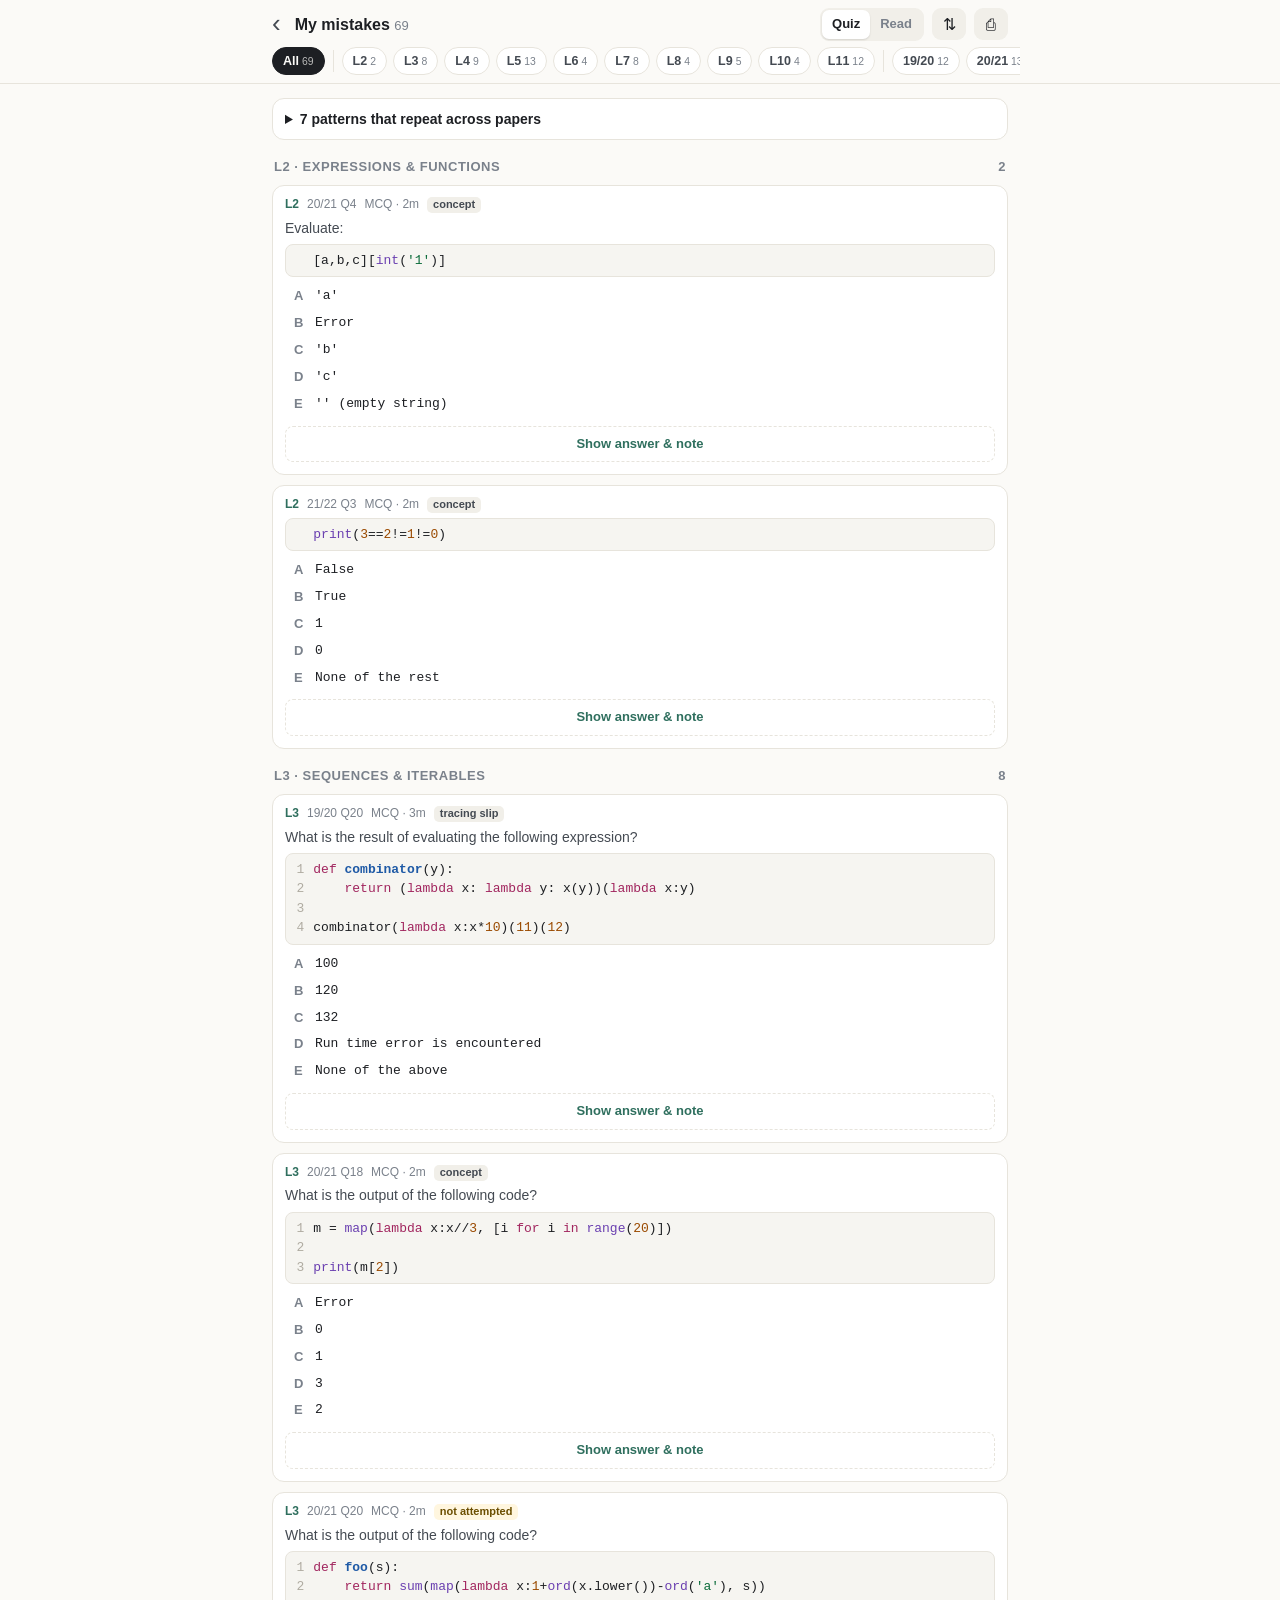
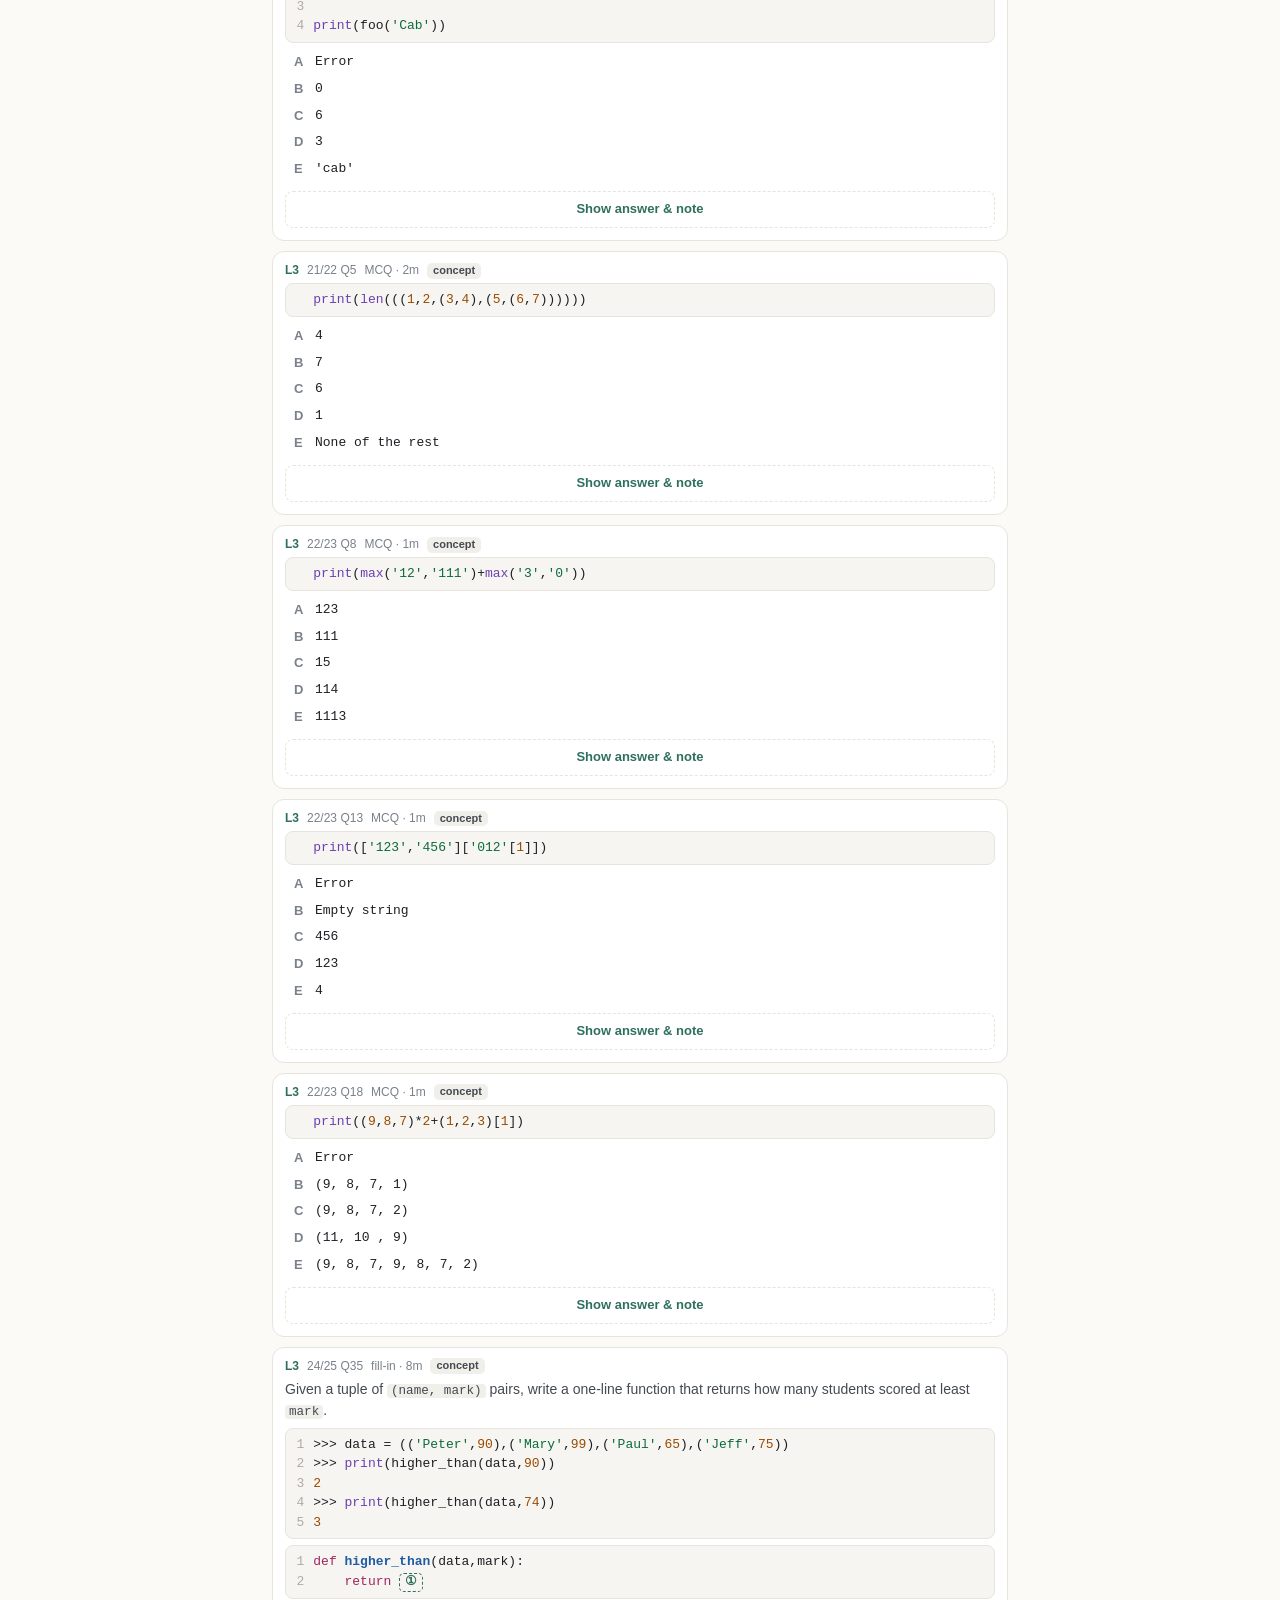
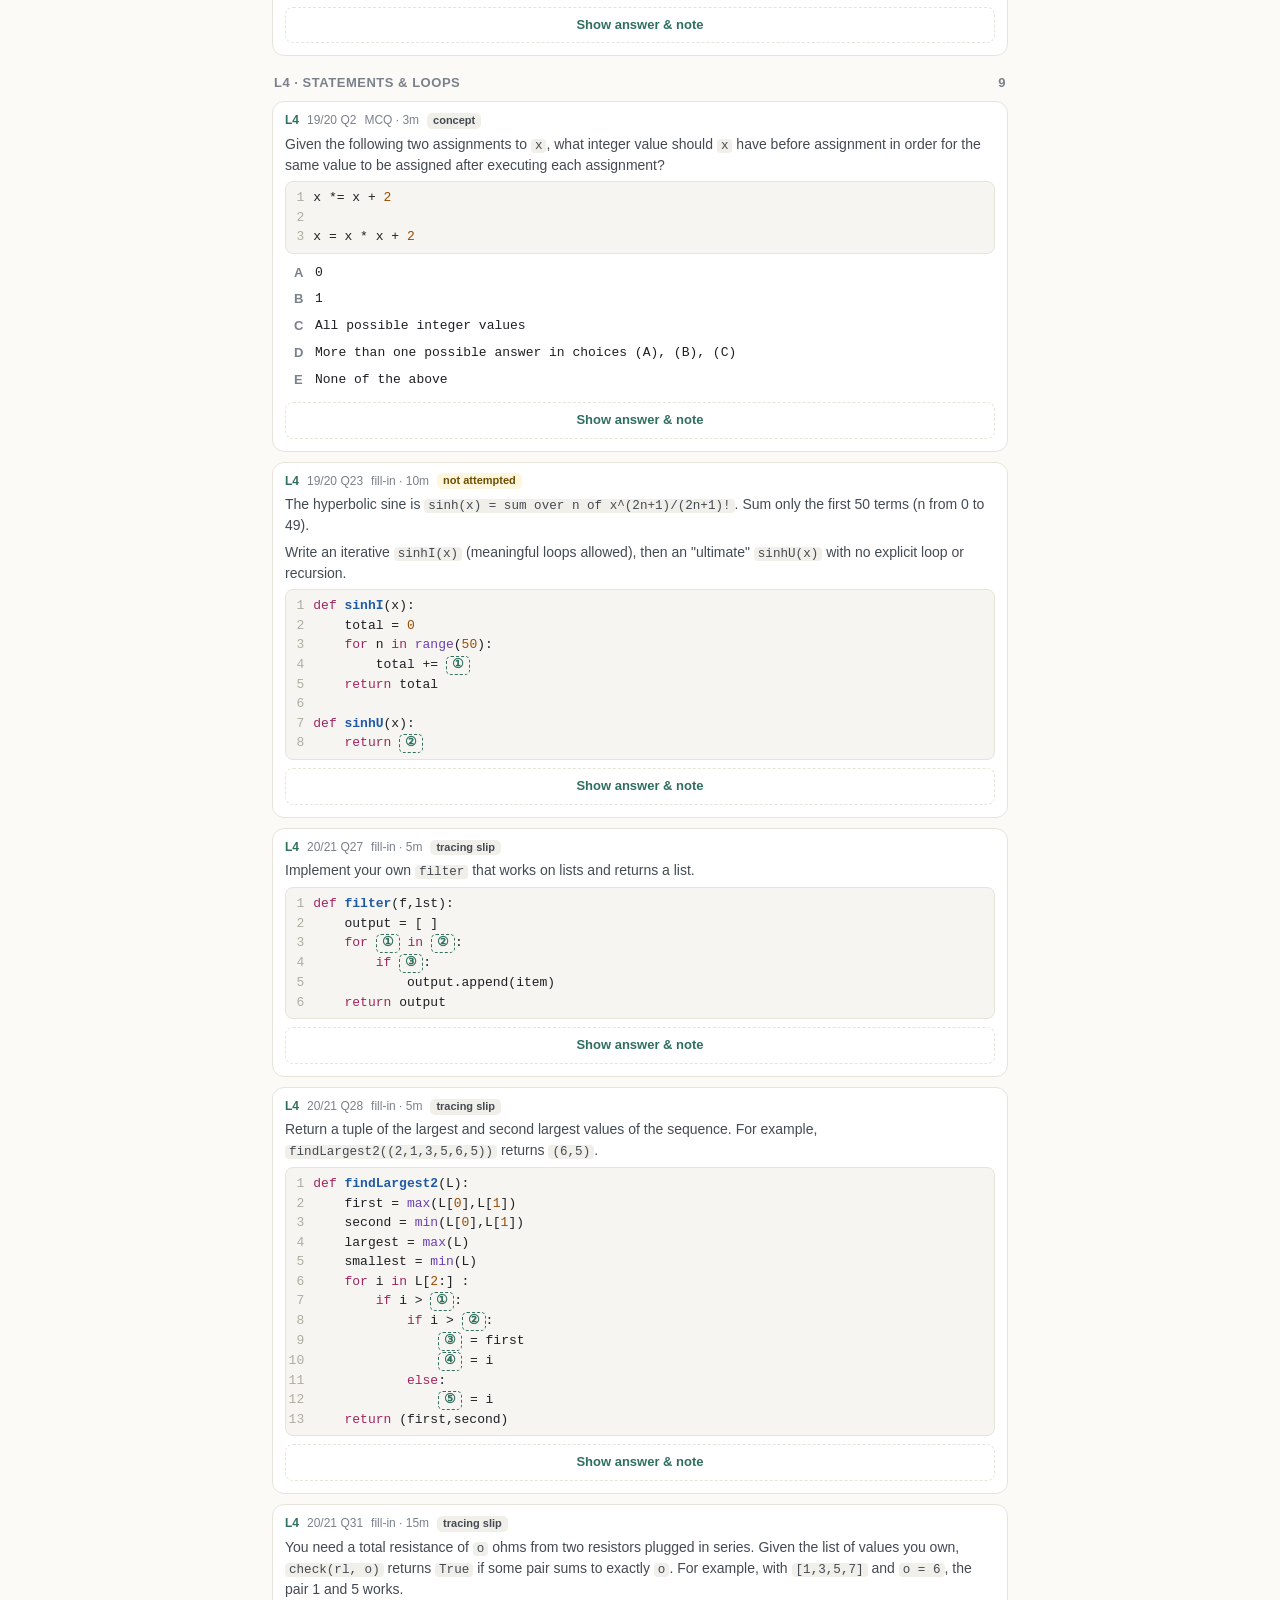
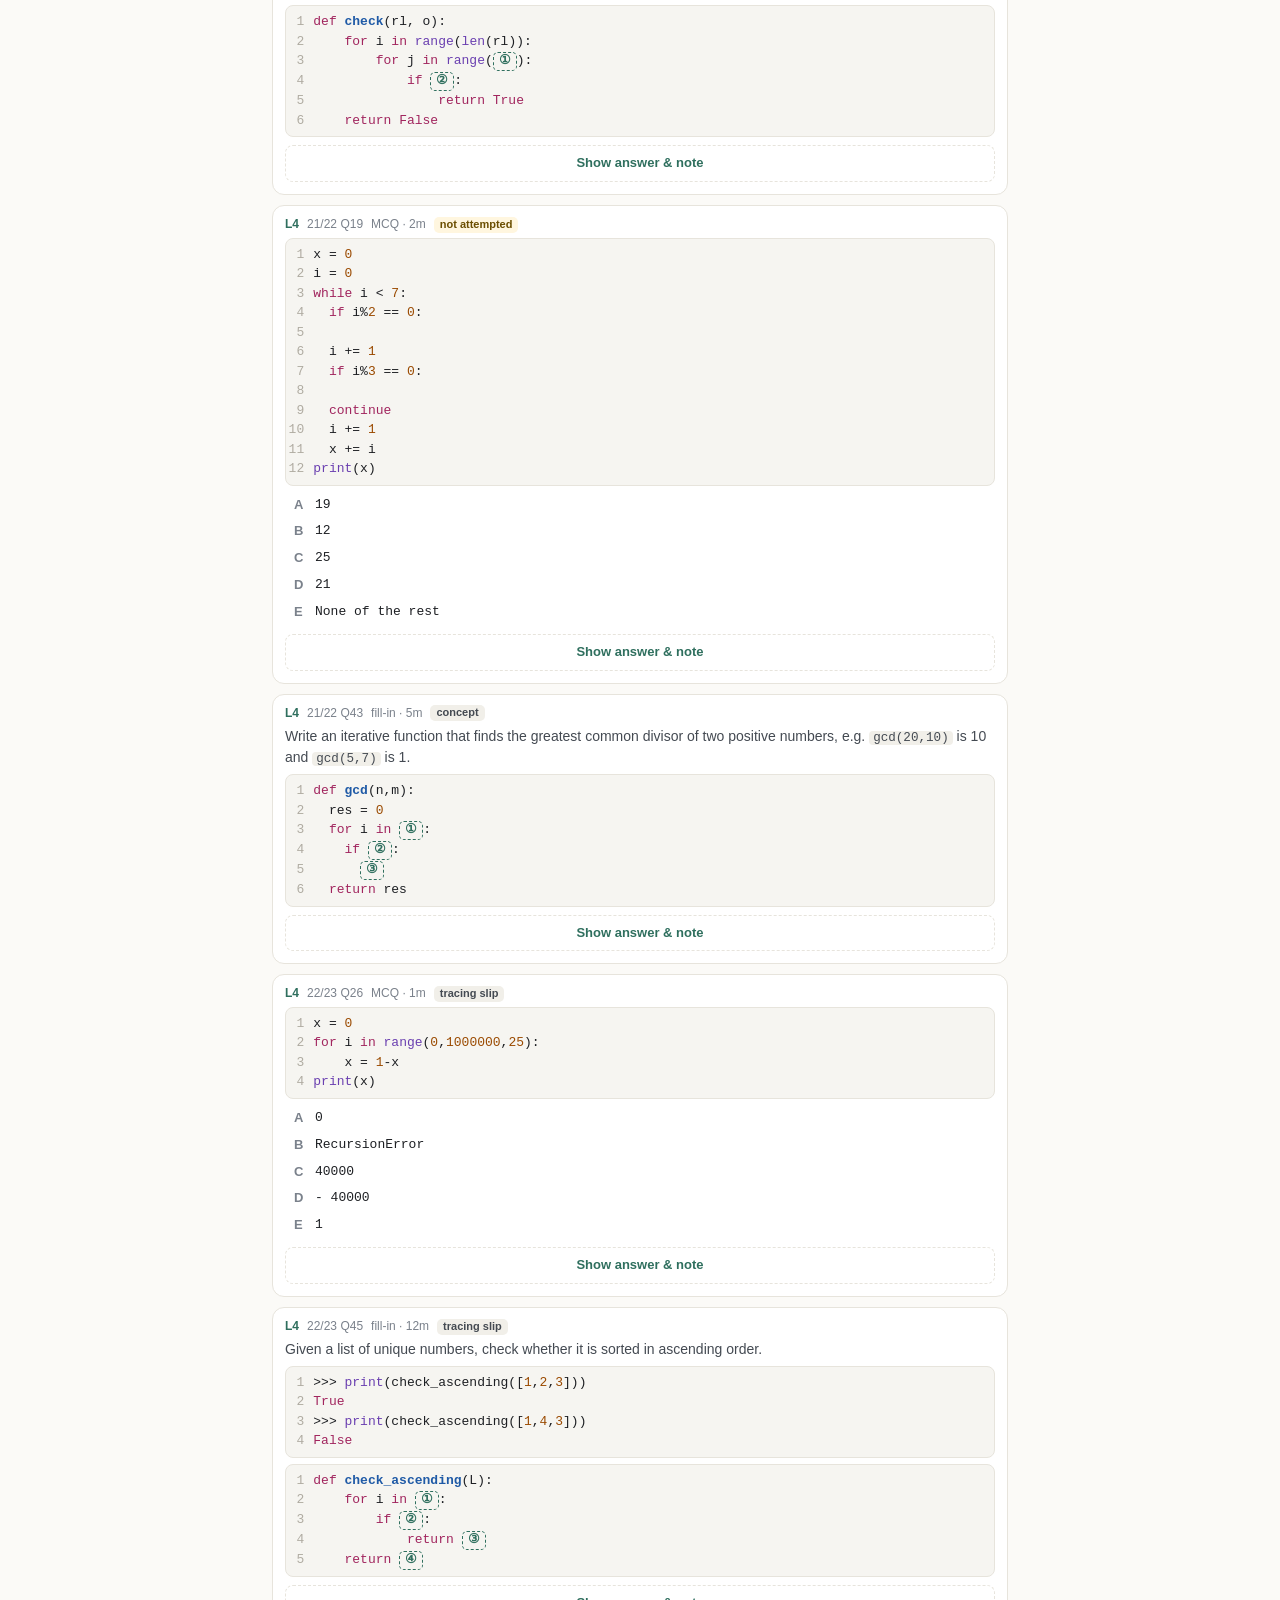
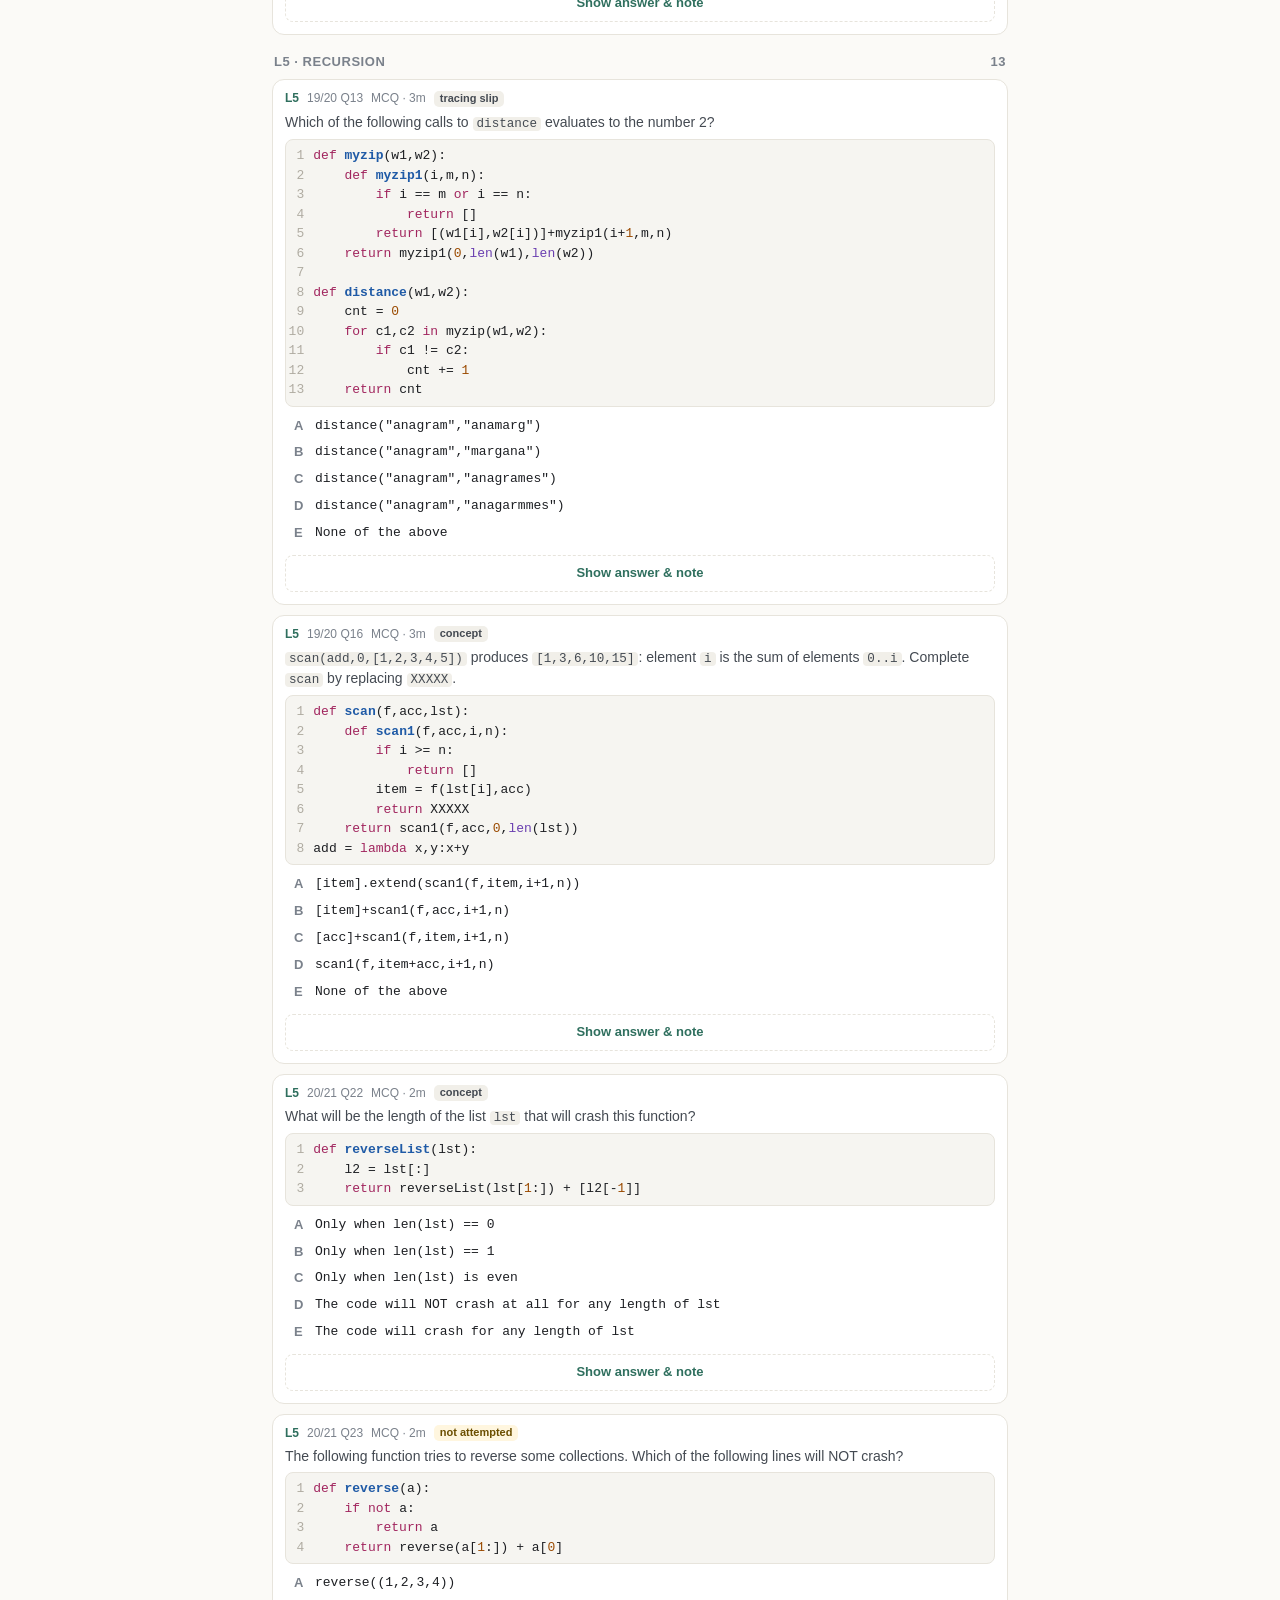
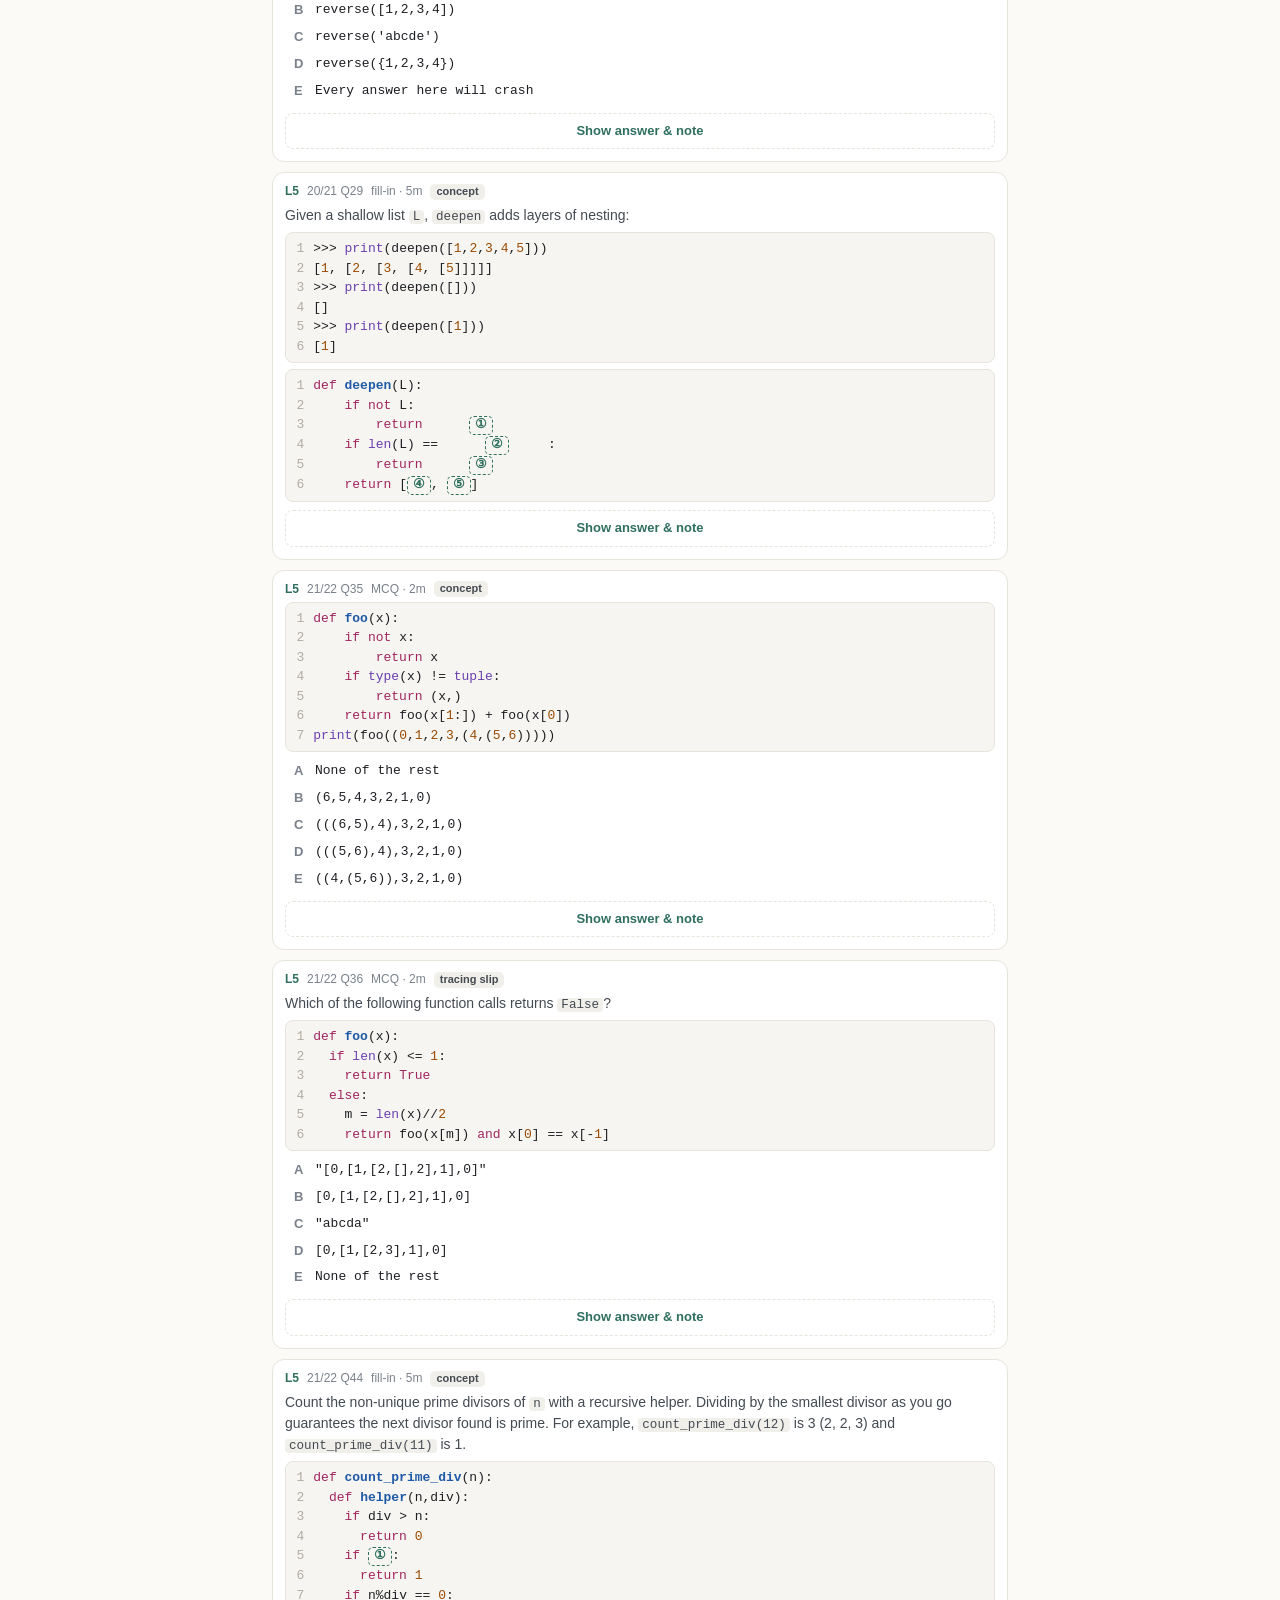
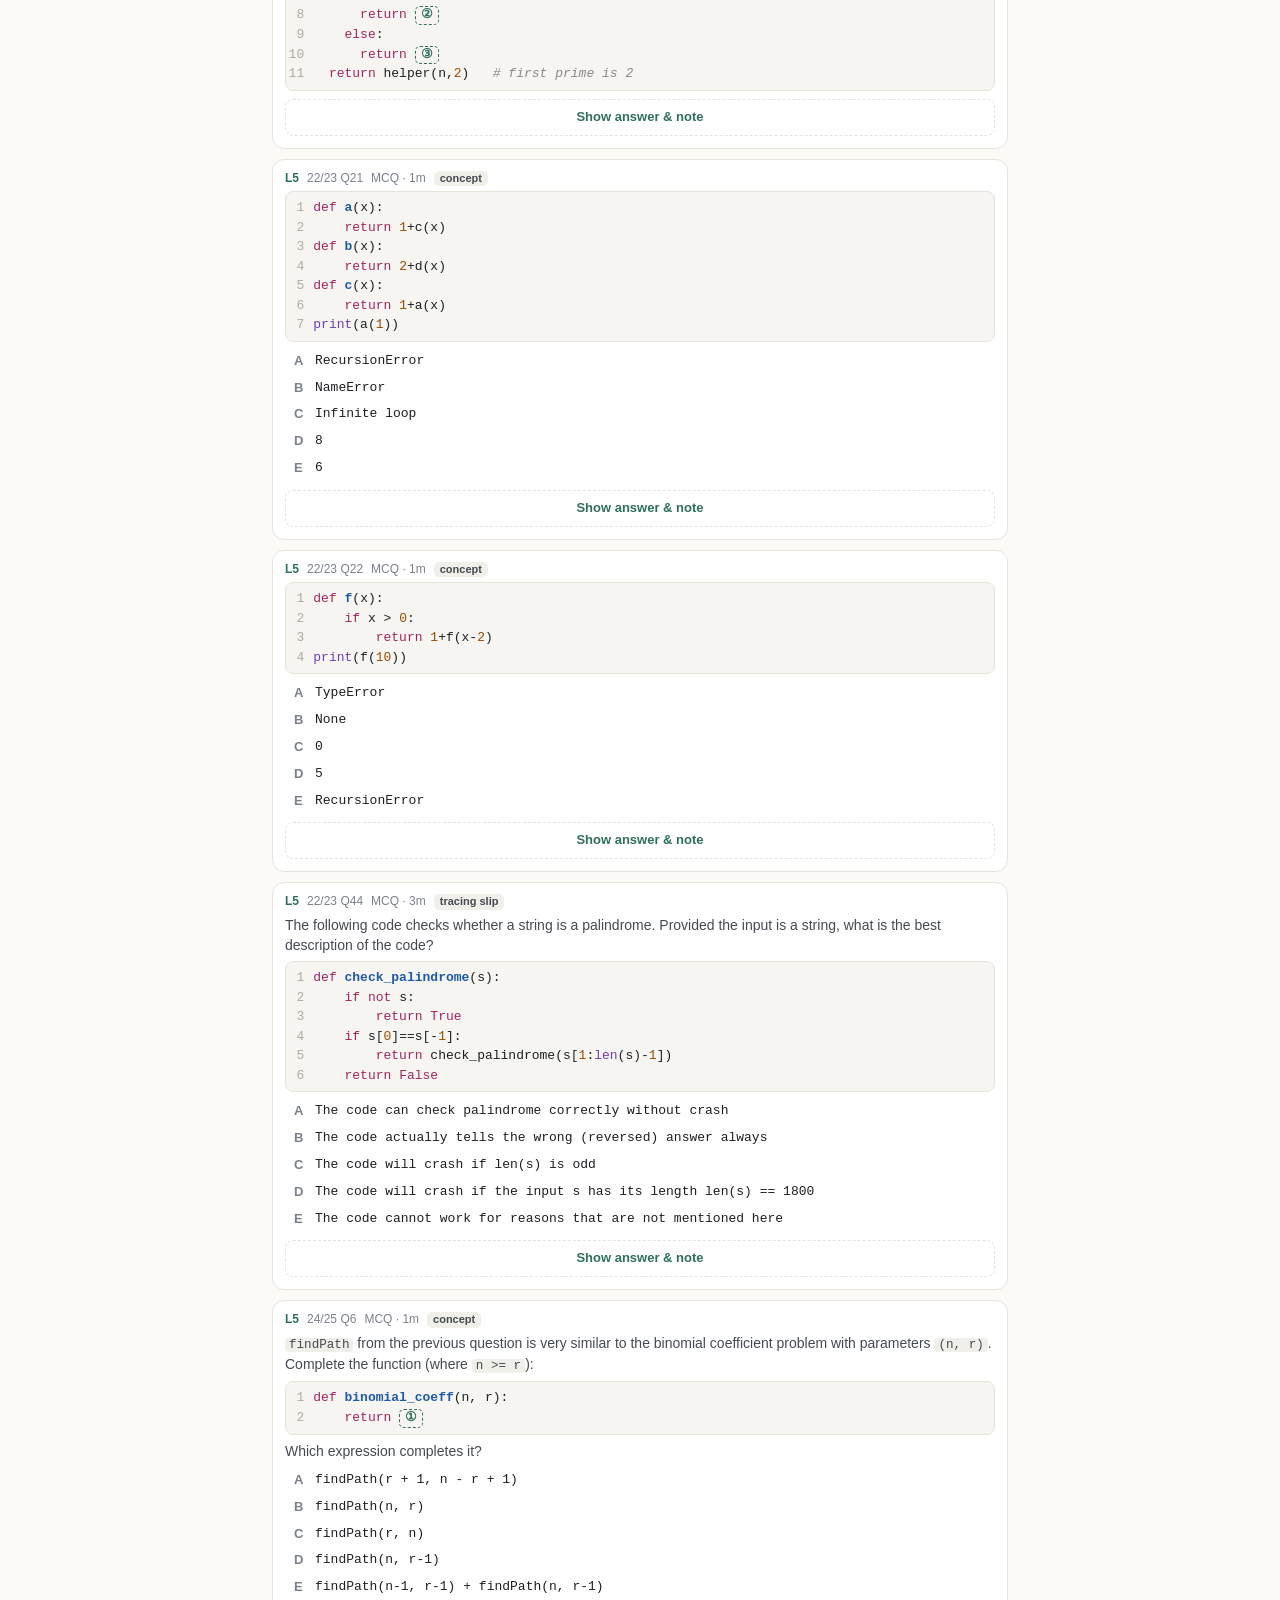
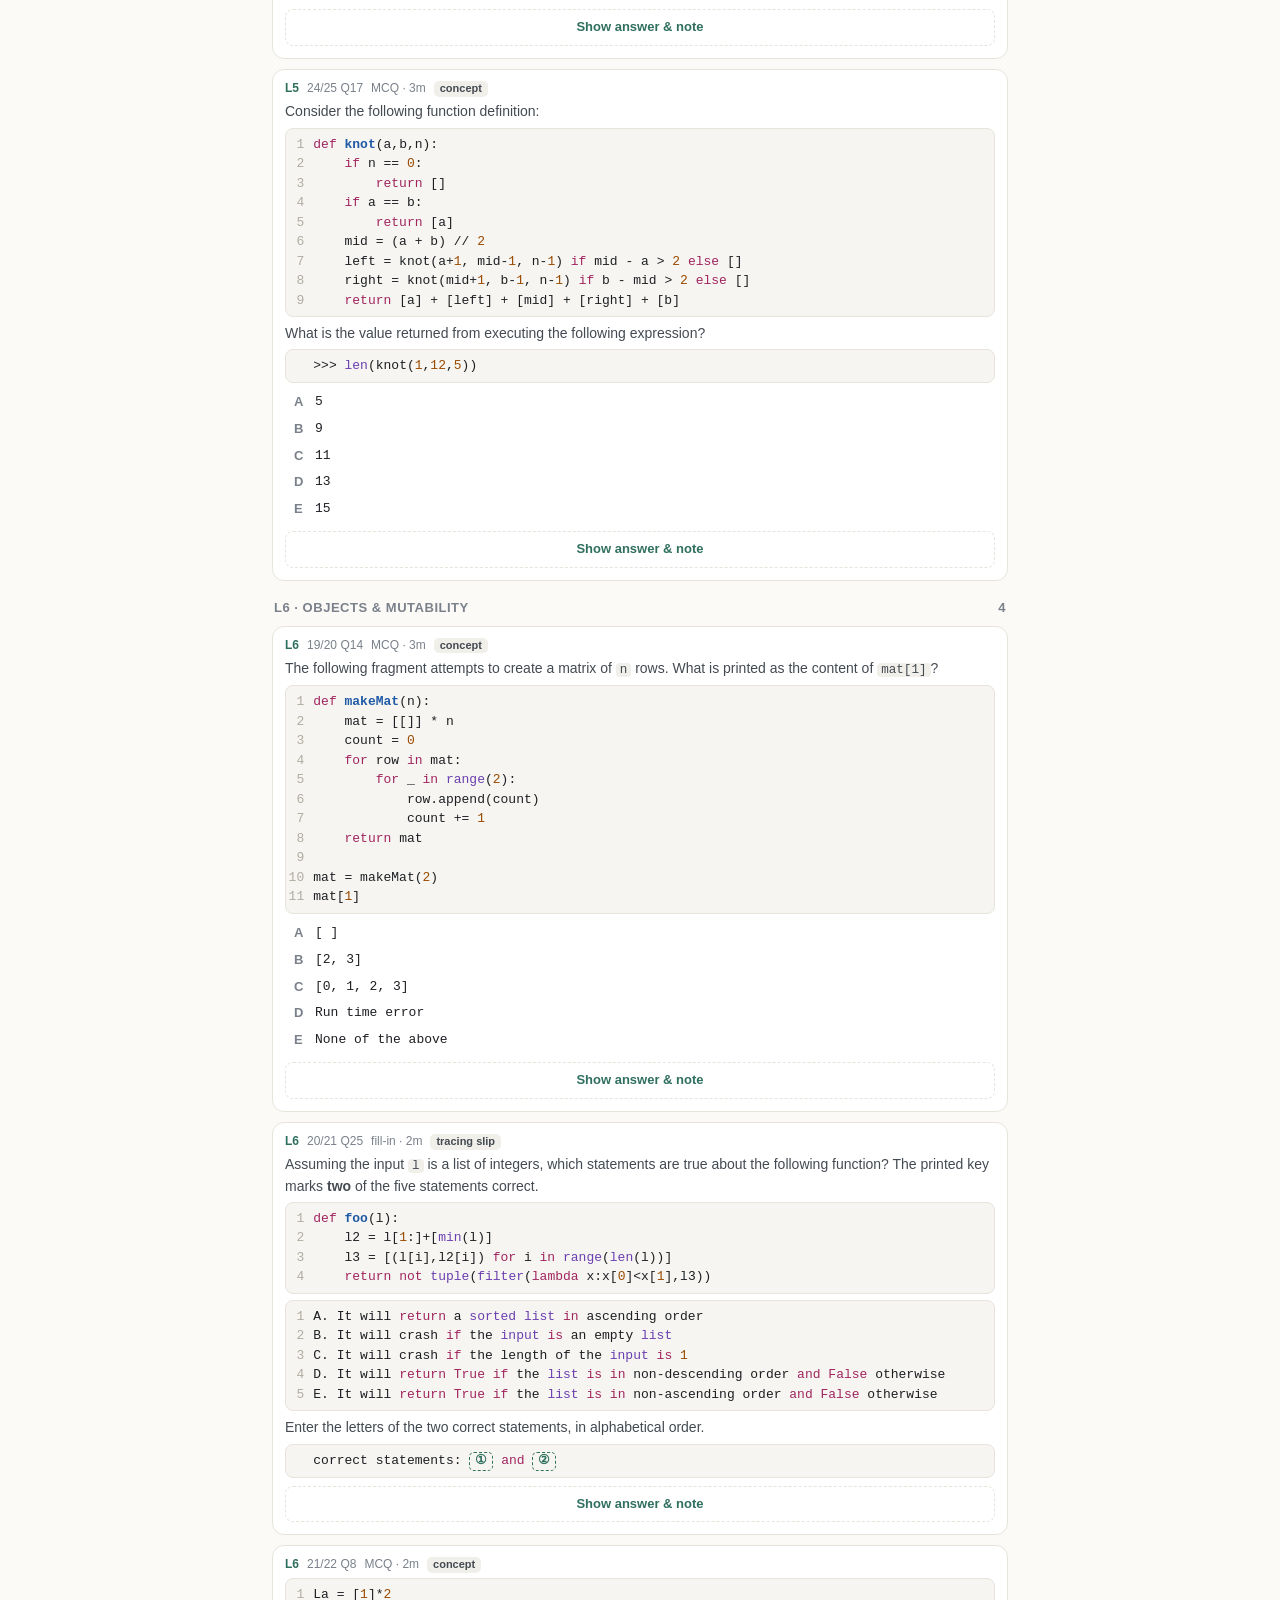
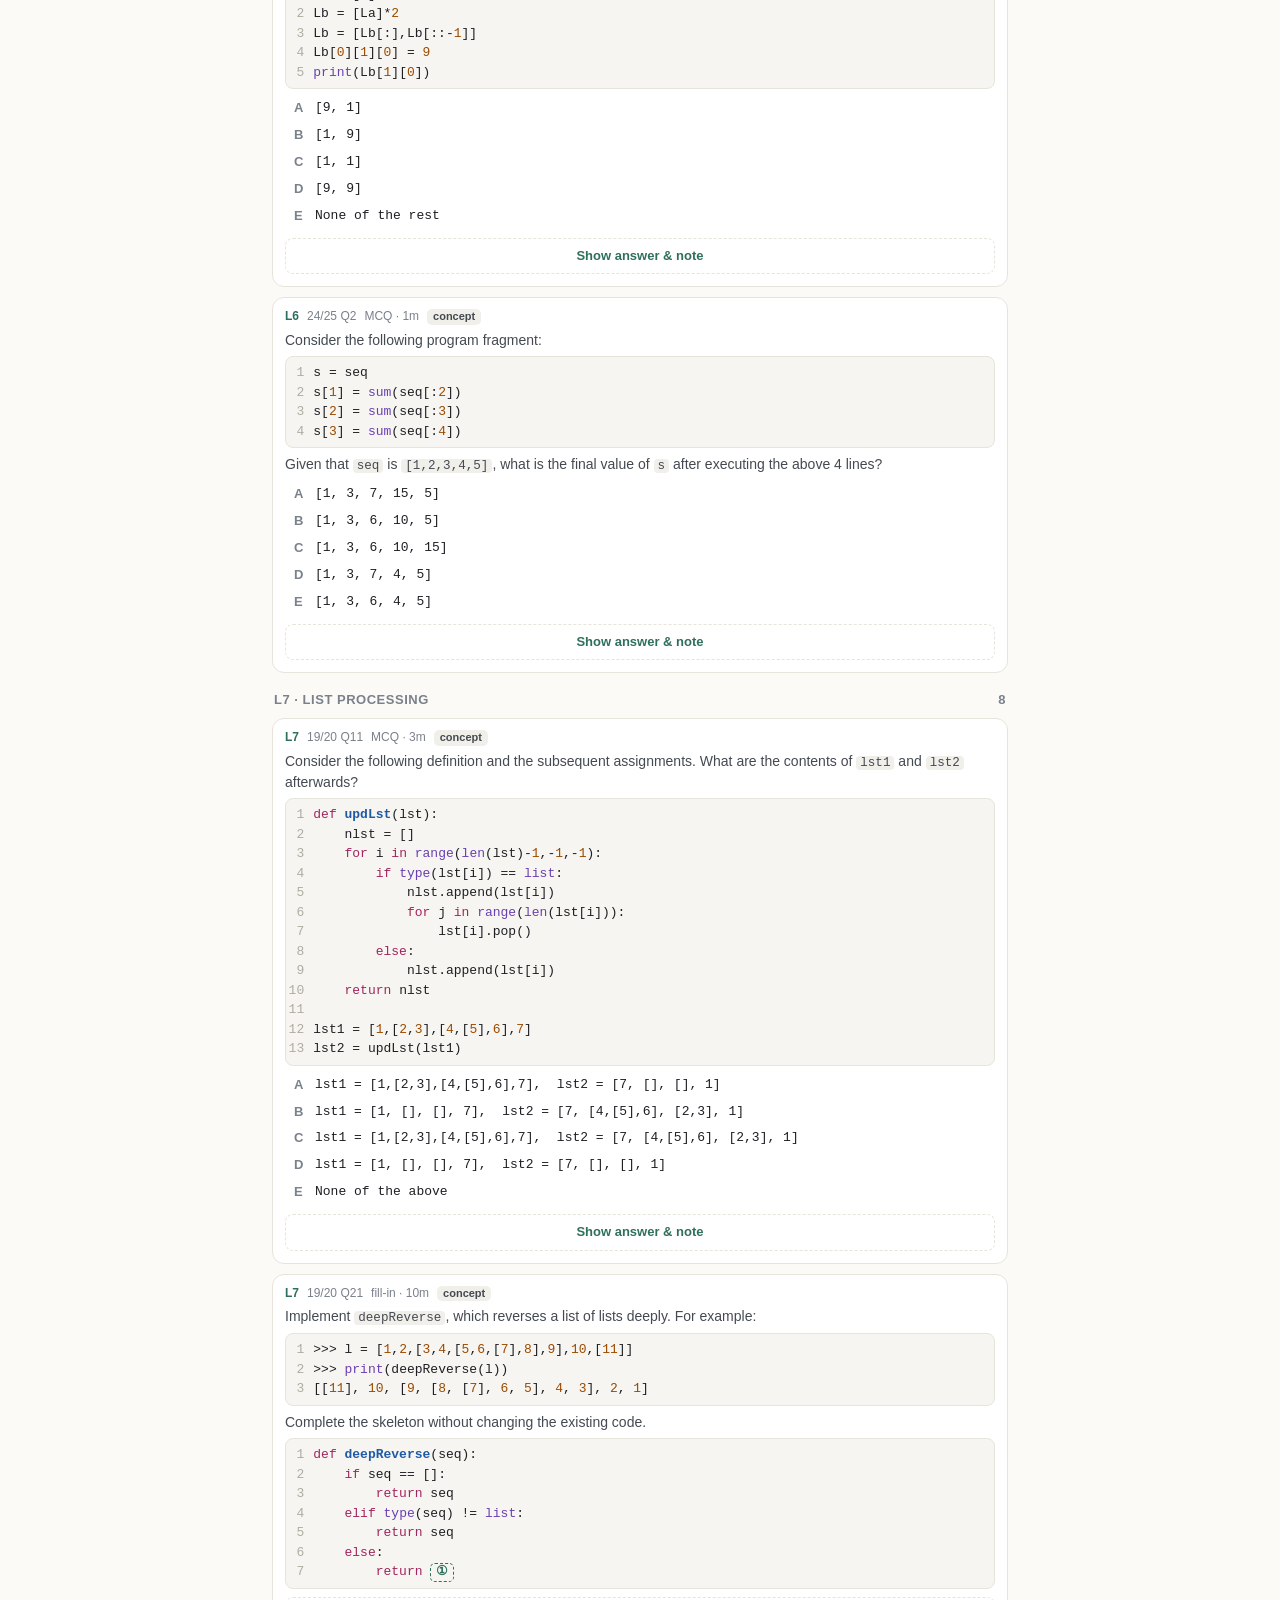
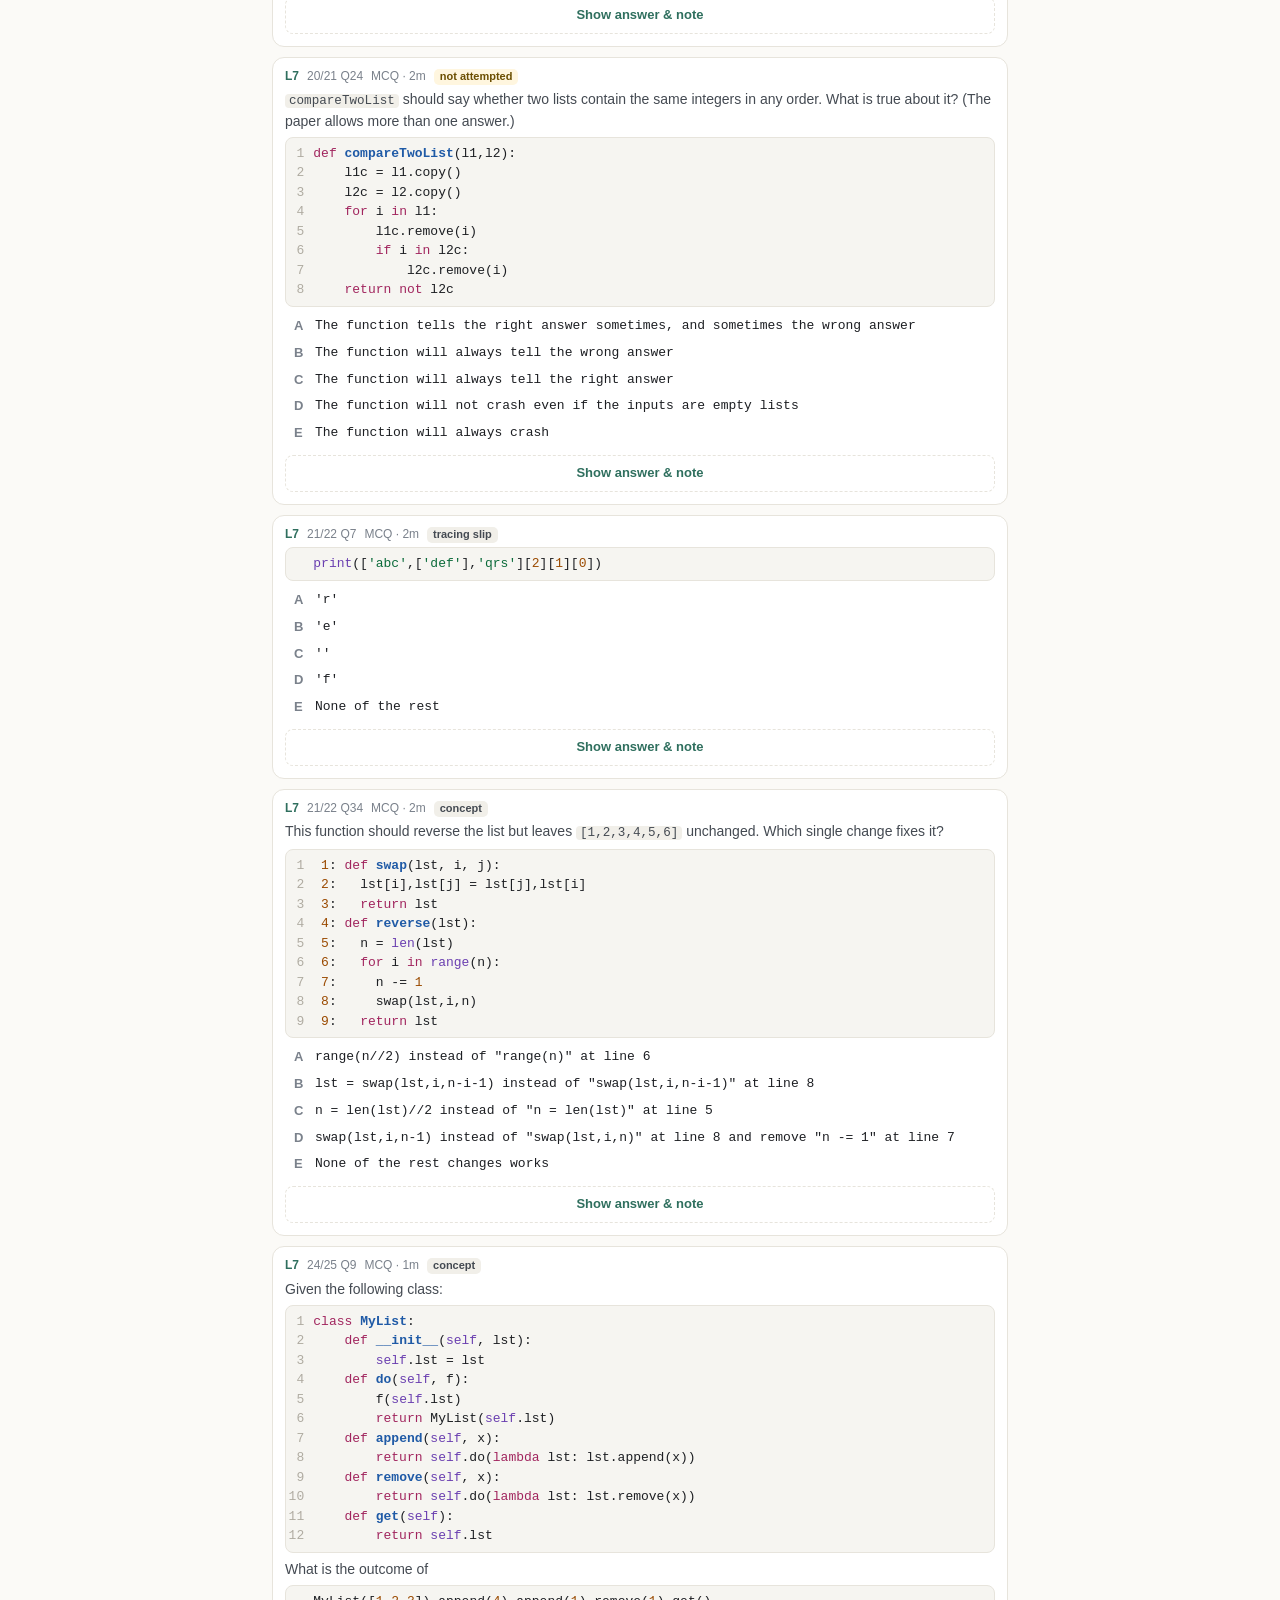
==== examplify_20to23mids-main/mistakes/index.html @ 292f6372 "Rebuild the mistakes log as a compact study page with a PDF - data/mistakes.js now covers the 2019/2" ====
<!DOCTYPE html>
<html lang="en">
<head>
<meta charset="utf-8">
<meta name="viewport" content="width=device-width, initial-scale=1, viewport-fit=cover">
<meta name="theme-color" content="#fbfaf7" media="(prefers-color-scheme: light)">
<meta name="theme-color" content="#17171a" media="(prefers-color-scheme: dark)">
<title>CS1010E — My mistakes</title>
<link rel="stylesheet" href="mistakes.css">
</head>
<body>
<header class="bar">
  <div class="bar-in">
    <a class="back" href="examplify.html" aria-label="Back to Examplify">&#8249;</a>
    <div class="bar-title">My mistakes <span id="count"></span></div>
    <div class="seg" role="group" aria-label="Mode">
      <button type="button" data-mode="quiz">Quiz</button>
      <button type="button" data-mode="read">Read</button>
    </div>
    <button type="button" class="icon" id="shuffle" aria-label="Shuffle" title="Shuffle (mix lectures)">&#8645;</button>
    <button type="button" class="icon" id="print" aria-label="Print or save as PDF" title="Print / save as PDF">&#9113;</button>
  </div>
  <div class="filters" id="filters"></div>
</header>

<main class="wrap">
  <section class="print-head">
    <h1>CS1010E — my final-exam mistakes</h1>
    <p id="print-meta"></p>
  </section>
  <details class="patterns" id="patterns"></details>
  <div id="list"></div>
  <p class="foot">Each card: question → your answer vs the answer → <b>✗</b> what you thought → <b>✓</b> what is true → <b>→</b> an <b>If…, then…</b> rule. In <b>Quiz</b> mode answer first, then tap to check. <a href="mistakes.pdf">Download the PDF</a> (all answers shown) or use the print button.</p>
</main>

<script src="../data/registry.js"></script>
<script src="../data/exam-final-1920.js"></script>
<script src="../data/exam-final-2021.js"></script>
<script src="../data/exam-final-2122.js"></script>
<script src="../data/exam-final-2223.js"></script>
<script src="../data/exam-final-2425.js"></script>
<script src="../data/exam-final-2526.js"></script>
<script src="../data/mistakes.js"></script>
<script src="mistakes.js"></script>
</body>
</html>
---- examplify_20to23mids-main/mistakes/mistakes.css ----
/* My mistakes — compact, mobile-first study cards; prints to a plain PDF. */
:root {
  --bg: #fbfaf7;
  --card: #ffffff;
  --ink: #1d1f23;
  --ink-2: #444a52;
  --muted: #7a818b;
  --line: #e7e4dc;
  --chip: #f1efe9;
  --accent: #2f6f5e;
  --bad: #b3261e;
  --bad-bg: #fbeceb;
  --ok: #1f7a45;
  --ok-bg: #e9f5ee;
  --rule-bg: #fff6df;
  --rule-ink: #6b4e00;
  --code-bg: #f6f5f1;
  --code-num: #b0aca2;
  --tk-kw: #a1255e;
  --tk-bi: #6a3fb0;
  --tk-str: #0b6b3a;
  --tk-num: #9a4a00;
  --tk-com: #8a8a8a;
  --tk-fn: #1f5aa6;
  color-scheme: light;
}
@media (prefers-color-scheme: dark) {
  :root {
    --bg: #17171a; --card: #212126; --ink: #ececef; --ink-2: #c7c9cf; --muted: #8d929b;
    --line: #34343b; --chip: #2b2b31; --accent: #6cc2a8; --bad: #ff8a80; --bad-bg: #3a2224;
    --ok: #6fd49a; --ok-bg: #1d3327; --rule-bg: #352d17; --rule-ink: #f2d58a;
    --code-bg: #1a1a1e; --code-num: #5d6068;
    --tk-kw: #ff7eb6; --tk-bi: #c3a6ff; --tk-str: #8fe3b0; --tk-num: #ffb86b; --tk-com: #7d8188; --tk-fn: #86b7ff;
    color-scheme: dark;
  }
}

* { box-sizing: border-box; }
html { -webkit-text-size-adjust: 100%; }
body {
  margin: 0; background: var(--bg); color: var(--ink);
  font: 15px/1.45 -apple-system, BlinkMacSystemFont, "Segoe UI", Roboto, "Helvetica Neue", Arial, sans-serif;
  -webkit-tap-highlight-color: transparent;
}
button { font: inherit; color: inherit; cursor: pointer; }
code, pre, .code, .opt-t { font-family: ui-monospace, SFMono-Regular, Menlo, Consolas, "Roboto Mono", monospace; }

/* ---------- top bar ---------- */
.bar {
  position: sticky; top: 0; z-index: 10; background: color-mix(in srgb, var(--bg) 92%, transparent);
  -webkit-backdrop-filter: blur(8px); backdrop-filter: blur(8px); border-bottom: 1px solid var(--line);
  padding-top: env(safe-area-inset-top);
}
.bar-in { max-width: 760px; margin: 0 auto; display: flex; align-items: center; gap: 8px; padding: 8px 12px 6px; }
.back { color: var(--ink-2); text-decoration: none; font-size: 26px; line-height: 1; padding: 0 6px 2px 0; }
.bar-title { flex: 1; font-weight: 700; font-size: 16px; white-space: nowrap; }
.bar-title span { color: var(--muted); font-weight: 500; font-size: 13px; }
.seg { display: flex; background: var(--chip); border-radius: 9px; padding: 2px; }
.seg button { border: 0; background: none; padding: 5px 10px; border-radius: 7px; font-size: 13px; font-weight: 600; color: var(--muted); }
.seg button.on { background: var(--card); color: var(--ink); box-shadow: 0 1px 2px rgba(0,0,0,.12); }
.icon { border: 0; background: var(--chip); width: 34px; height: 32px; border-radius: 9px; font-size: 16px; }
.icon.on { background: var(--accent); color: #fff; }
.filters { max-width: 760px; margin: 0 auto; padding: 0 12px 8px; display: flex; gap: 6px; overflow-x: auto; scrollbar-width: none; }
.filters::-webkit-scrollbar { display: none; }
.chip {
  flex: none; border: 1px solid var(--line); background: var(--card); border-radius: 999px;
  padding: 4px 10px; font-size: 12.5px; font-weight: 600; color: var(--ink-2); white-space: nowrap;
}
.chip small { color: var(--muted); font-weight: 500; margin-left: 3px; }
.chip.on { background: var(--ink); border-color: var(--ink); color: var(--bg); }
.chip.on small { color: inherit; opacity: .7; }
.sep { flex: none; width: 1px; background: var(--line); margin: 3px 2px; }

/* ---------- layout ---------- */
.wrap { max-width: 760px; margin: 0 auto; padding: 10px 12px calc(40px + env(safe-area-inset-bottom)); }
.print-head { display: none; }
.lec-head { margin: 18px 2px 8px; font-size: 13px; font-weight: 700; letter-spacing: .04em; text-transform: uppercase; color: var(--muted); display: flex; justify-content: space-between; }
.patterns { background: var(--card); border: 1px solid var(--line); border-radius: 12px; padding: 0 12px; margin: 4px 0 6px; }
.patterns summary { padding: 10px 0; font-weight: 700; font-size: 14px; cursor: pointer; }
.pattern { border-top: 1px solid var(--line); padding: 8px 0; font-size: 13.5px; }
.pattern b { display: block; margin-bottom: 2px; }
.pattern p { margin: 0 0 4px; color: var(--ink-2); }
.pattern .refs { color: var(--muted); font-size: 12px; }
.foot { color: var(--muted); font-size: 12.5px; margin-top: 18px; }
.foot a { color: var(--accent); font-weight: 600; }
.empty { color: var(--muted); padding: 20px 4px; }

/* ---------- card ---------- */
.card { background: var(--card); border: 1px solid var(--line); border-radius: 12px; padding: 10px 12px 12px; margin-bottom: 10px; }
.meta { display: flex; flex-wrap: wrap; gap: 4px 8px; align-items: center; font-size: 12px; color: var(--muted); margin-bottom: 4px; }
.meta .lec { font-weight: 700; color: var(--accent); }
.meta .tag { border-radius: 5px; padding: 0 6px; font-weight: 600; font-size: 11px; background: var(--chip); color: var(--ink-2); }
.meta .tag.blank { background: var(--rule-bg); color: var(--rule-ink); }
.title { font-weight: 700; font-size: 15px; margin: 2px 0 6px; }
.stem p { margin: 0 0 6px; font-size: 14px; color: var(--ink-2); }
.stem code, .note code, .pattern code { font-size: .9em; background: var(--chip); border-radius: 4px; padding: 0 4px; overflow-wrap: anywhere; }

.code { background: var(--code-bg); border: 1px solid var(--line); border-radius: 8px; margin: 0 0 6px; padding: 6px 0; font-size: 12.5px; line-height: 1.5; }
.cl { display: flex; }
.cn { flex: none; width: 2.1em; padding-right: .7em; text-align: right; color: var(--code-num); user-select: none; -webkit-user-select: none; }
.cc { flex: 1; min-width: 0; padding-right: 8px; white-space: pre-wrap; overflow-wrap: anywhere; }
.tk-kw { color: var(--tk-kw); } .tk-bi { color: var(--tk-bi); } .tk-str { color: var(--tk-str); }
.tk-num { color: var(--tk-num); } .tk-com { color: var(--tk-com); font-style: italic; } .tk-fn { color: var(--tk-fn); font-weight: 600; }
.bk { display: inline-block; text-indent: 0; border: 1.5px dashed var(--accent); color: var(--accent); border-radius: 5px; padding: 0 5px; font-weight: 700; line-height: 1.3; }

/* options: compact list; the two that matter are marked after reveal */
.opts { list-style: none; margin: 2px 0 6px; padding: 0; font-size: 13px; }
.opts li { display: flex; gap: 8px; padding: 3px 8px; border-radius: 6px; border: 1px solid transparent; }
.opts .opt-l { font-weight: 700; color: var(--muted); flex: none; width: 1em; }
.opts .opt-t { flex: 1; min-width: 0; white-space: pre-wrap; overflow-wrap: anywhere; font-size: 12.5px; }
.opts .opt-m { flex: none; font-weight: 700; }
.revealed .opts li.yours { background: var(--bad-bg); border-color: color-mix(in srgb, var(--bad) 35%, transparent); }
.revealed .opts li.yours .opt-m { color: var(--bad); }
.revealed .opts li.key { background: var(--ok-bg); border-color: color-mix(in srgb, var(--ok) 35%, transparent); }
.revealed .opts li.key .opt-m { color: var(--ok); }
.revealed .opts li.key .opt-l, .revealed .opts li.yours .opt-l { color: inherit; }

/* fill-in answers: yours (struck) beside the key */
.blanks { margin: 2px 0 6px; display: grid; gap: 3px; font-size: 12.5px; }
.brow { display: grid; grid-template-columns: 1.6em 1fr; gap: 6px; align-items: start; }
.bno { font-weight: 700; color: var(--accent); }
.bval { min-width: 0; display: flex; flex-direction: column; gap: 2px; }
.bval code { font-size: 12.5px; padding: 1px 5px; border-radius: 4px; white-space: pre-wrap; overflow-wrap: anywhere; }
.bval .k { background: var(--ok-bg); color: var(--ok); }
.bval .y { background: var(--bad-bg); color: var(--bad); text-decoration: line-through; text-decoration-thickness: 1px; }
.bval .same { background: var(--ok-bg); color: var(--ok); }
.bval .alt { font-size: 11.5px; color: var(--muted); }
.bval .alt code { background: var(--chip); color: var(--ink-2); padding: 0 4px; font-size: 11.5px; }

/* reveal: quiz mode hides the answer part until tapped */
.reveal-btn {
  width: 100%; border: 1px dashed var(--line); background: none; border-radius: 8px; padding: 8px;
  font-size: 13px; font-weight: 600; color: var(--accent); margin-top: 2px;
}
.ans { display: none; }
.revealed .ans { display: block; }
.revealed .reveal-btn { display: none; }
.quiz .card:not(.revealed) .title { display: none; }

/* the three lines: refute the belief, state the fact, give the trigger */
.note { margin-top: 6px; display: grid; gap: 4px; font-size: 13.5px; }
.note div { display: grid; grid-template-columns: 1.3em 1fr; gap: 4px; }
.note .i { font-weight: 800; text-align: center; }
.note .w { color: var(--ink-2); } .note .w .i { color: var(--bad); }
.note .r .i { color: var(--ok); }
.note .rule { background: var(--rule-bg); color: var(--rule-ink); border-radius: 6px; padding: 4px 6px 4px 2px; font-weight: 600; }

@media (min-width: 640px) {
  body { font-size: 15.5px; }
  .code, .opts .opt-t, .blanks, .bval code { font-size: 13px; }
}

/* ---------- print / PDF: everything revealed, compact, no chrome ---------- */
@page { size: A4; margin: 12mm 12mm 14mm; }
@media print {
  :root {
    --bg: #fff; --card: #fff; --ink: #000; --ink-2: #222; --muted: #555; --line: #c9c6bd; --chip: #efede7;
    --accent: #1f5c4d; --bad: #a01c14; --bad-bg: #fbeae8; --ok: #17623a; --ok-bg: #e6f3eb;
    --rule-bg: #fff3d6; --rule-ink: #4d3800; --code-bg: #f7f6f2; --code-num: #999;
    --tk-kw: #8a1a4f; --tk-bi: #5a2f9e; --tk-str: #0a5a31; --tk-num: #7f3d00; --tk-com: #777; --tk-fn: #17488a;
  }
  body { font-size: 9.6pt; line-height: 1.35; -webkit-print-color-adjust: exact; print-color-adjust: exact; }
  .bar, .patterns summary::marker, .foot, .reveal-btn { display: none !important; }
  .wrap { max-width: none; padding: 0; }
  .print-head { display: block; margin-bottom: 6pt; }
  .print-head h1 { font-size: 15pt; margin: 0 0 2pt; }
  .print-head p { margin: 0; color: var(--muted); font-size: 9pt; }
  .patterns { border: 1px solid var(--line); break-inside: avoid; }
  .patterns > :not(summary) { display: block !important; }
  .ans { display: block !important; }
  .card .title { display: block !important; }
  .card { break-inside: avoid; padding: 6pt 8pt; margin-bottom: 6pt; border-radius: 6pt; }
  .lec-head { break-after: avoid; margin: 10pt 0 4pt; font-size: 9.5pt; color: #333; }
  .code { font-size: 8.4pt; padding: 3pt 0; }
  .opts .opt-t, .blanks, .bval code { font-size: 8.4pt; }
  .stem p, .note { font-size: 9.2pt; }
  .opts li.yours { background: var(--bad-bg) !important; } .opts li.key { background: var(--ok-bg) !important; }
}
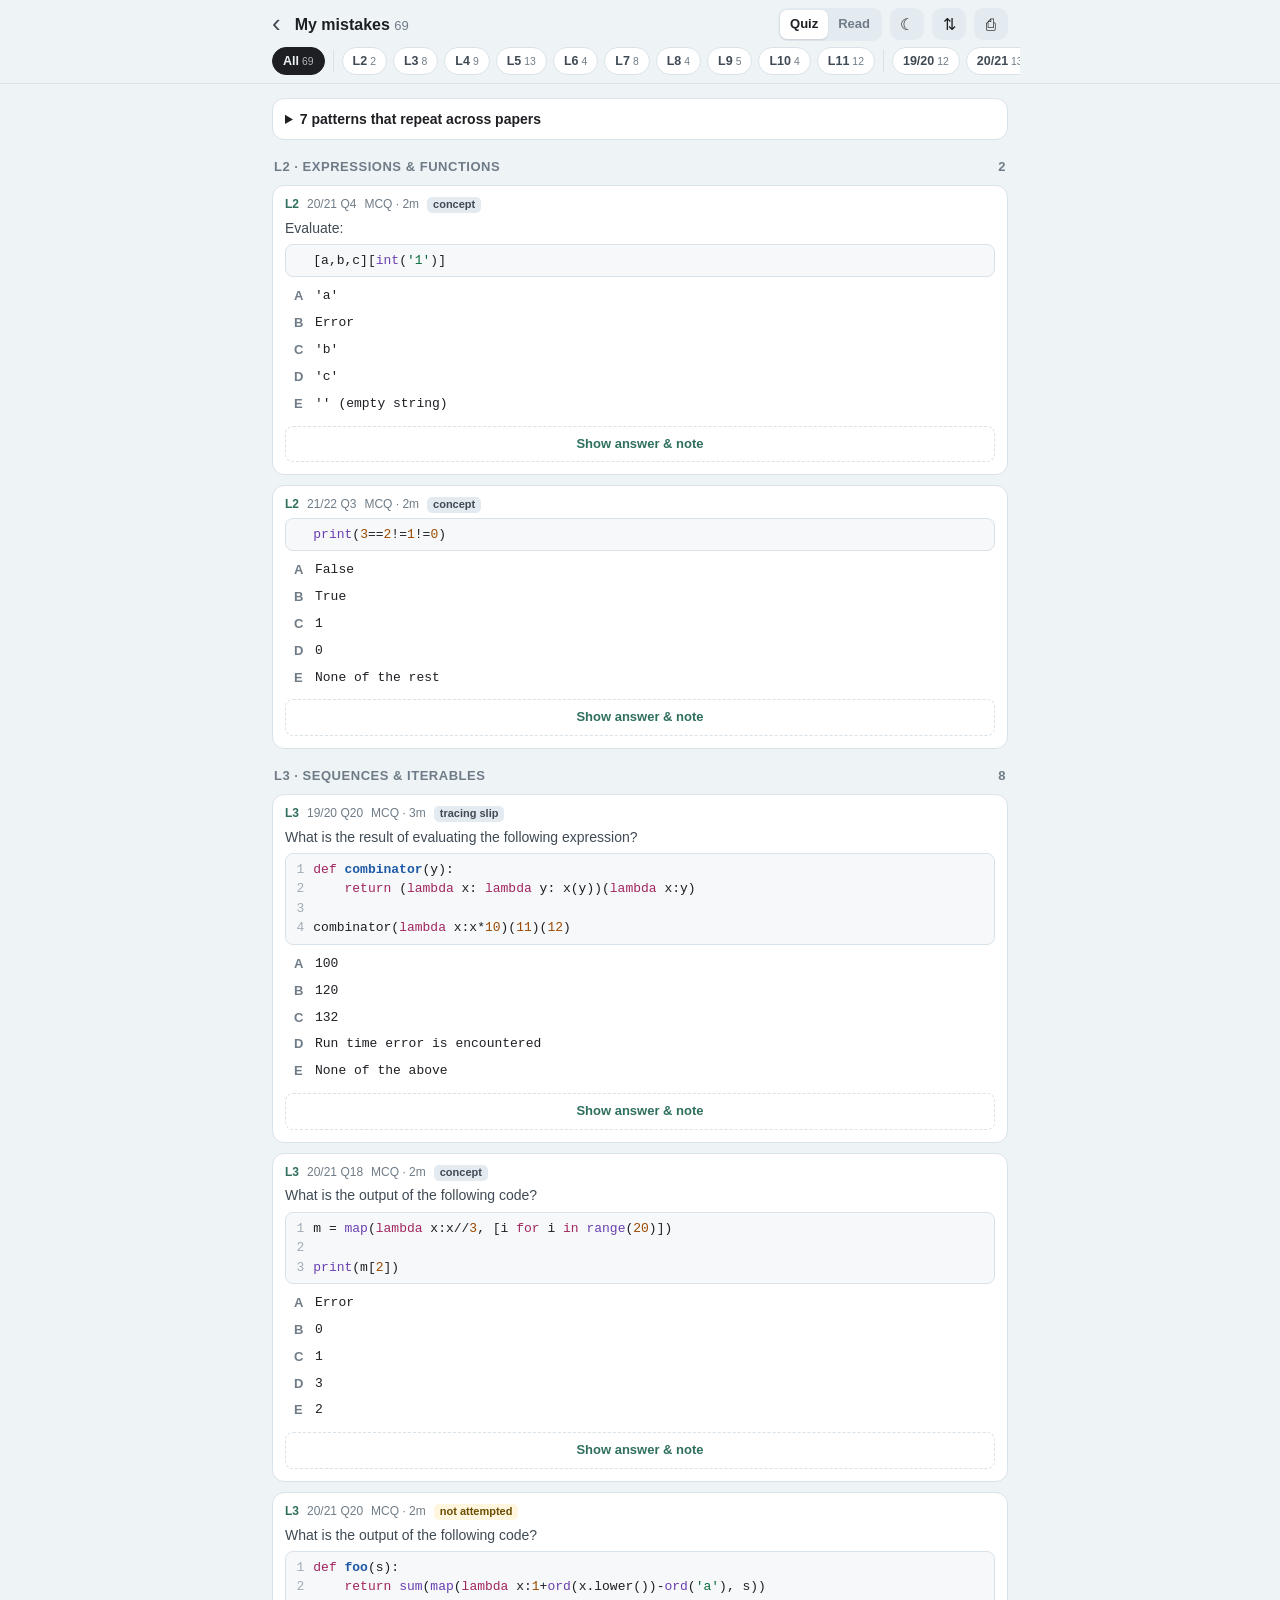
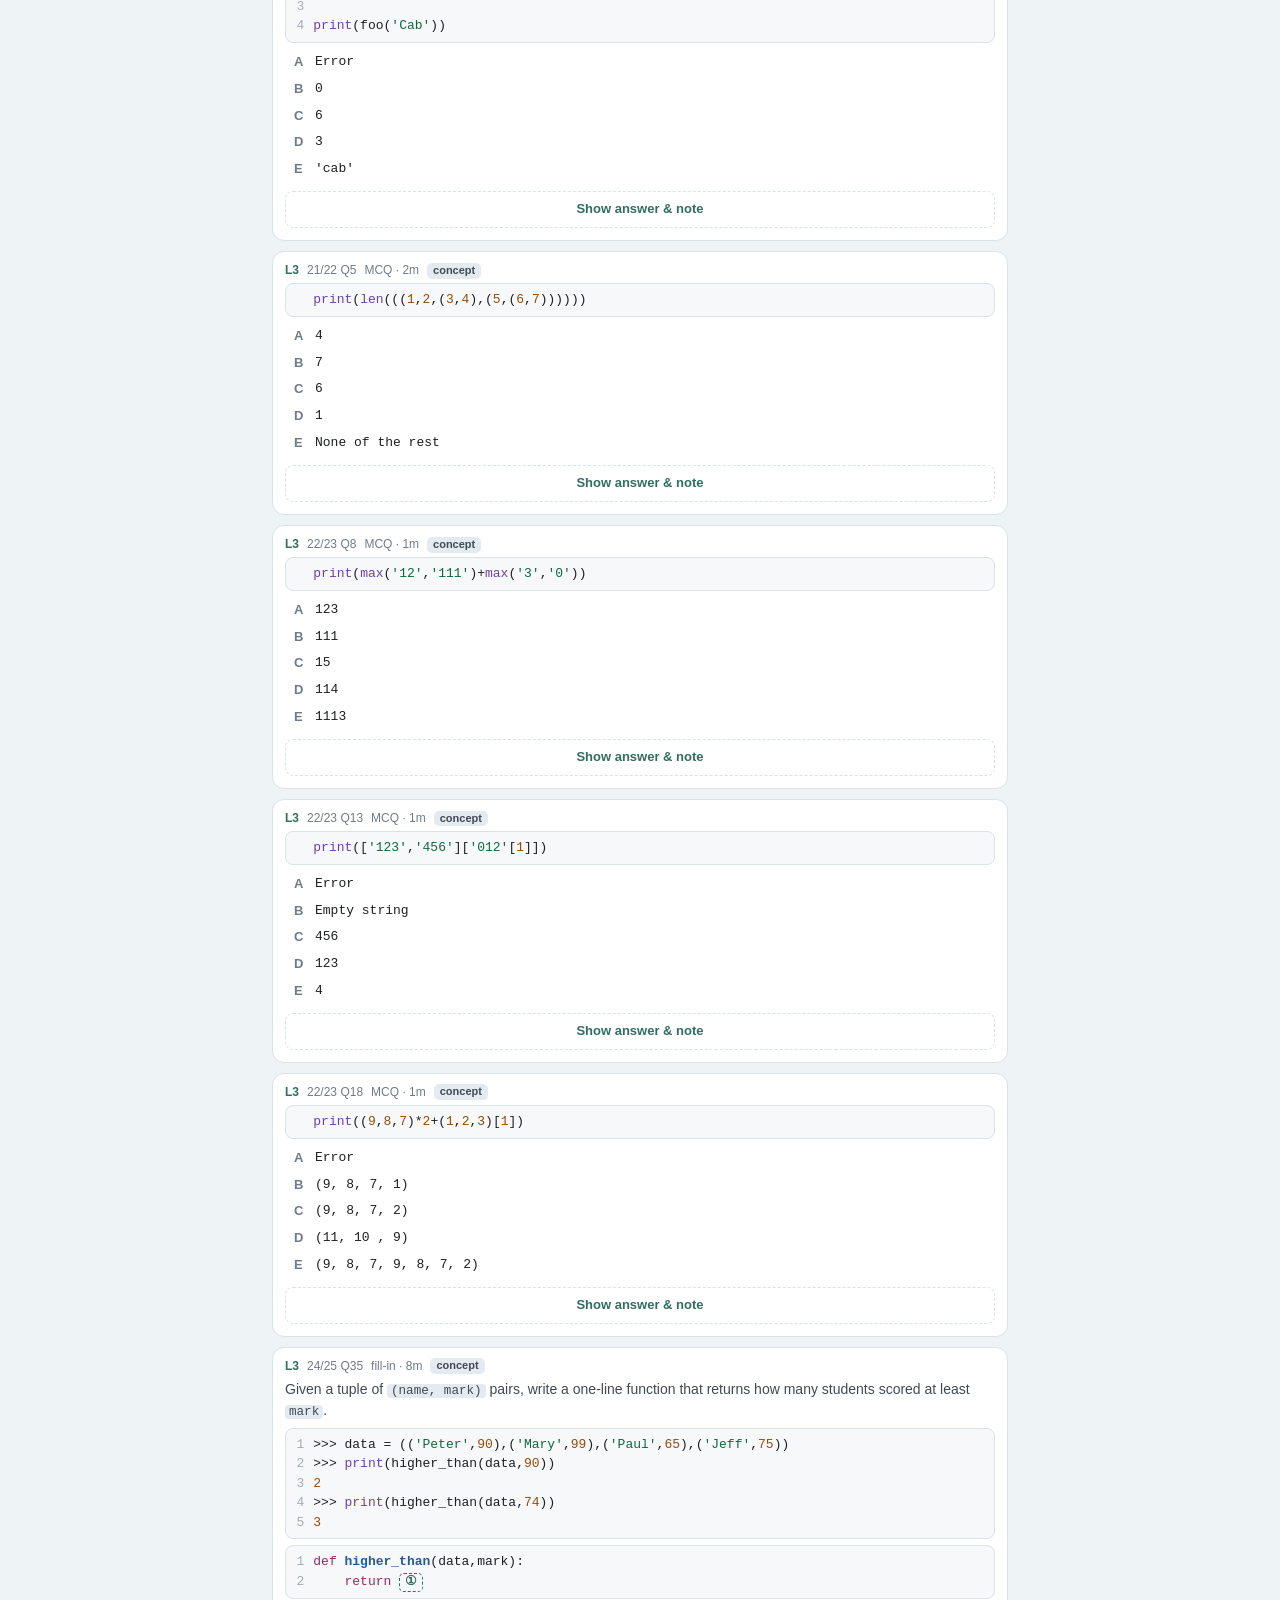
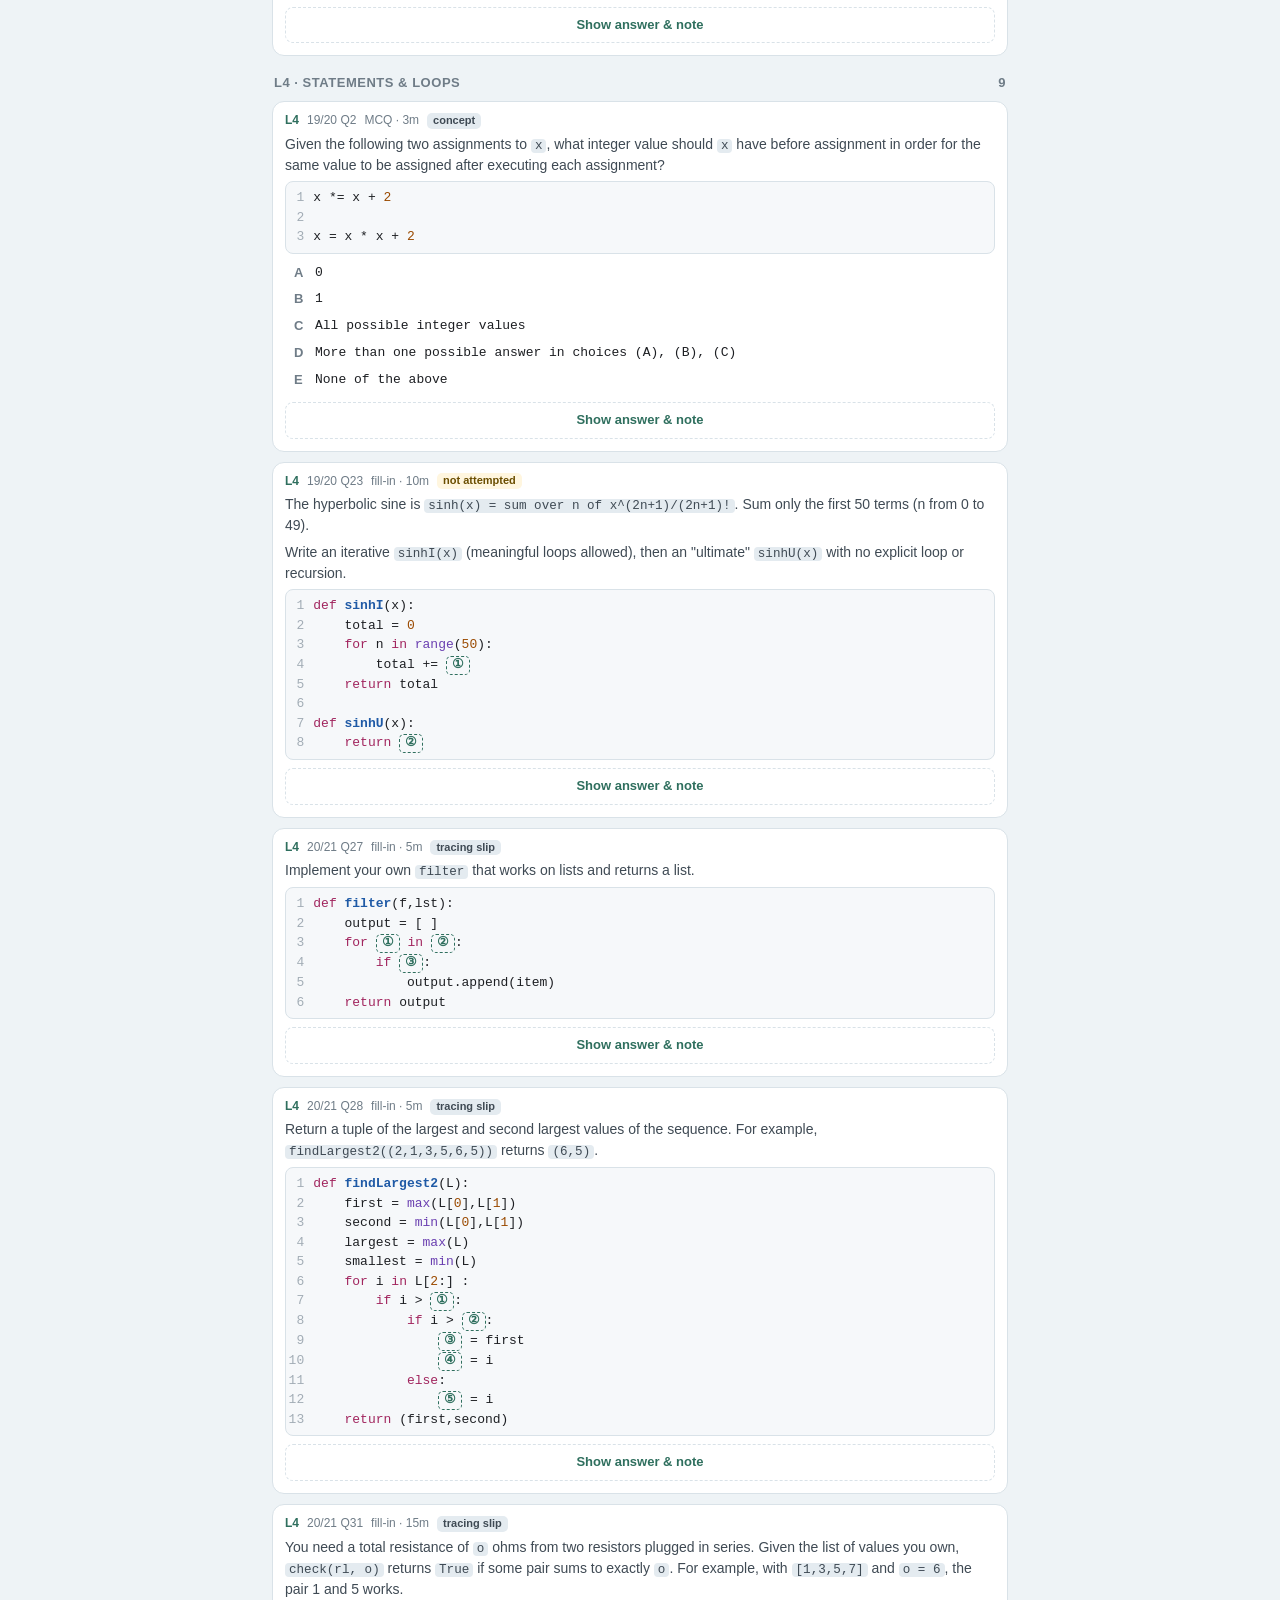
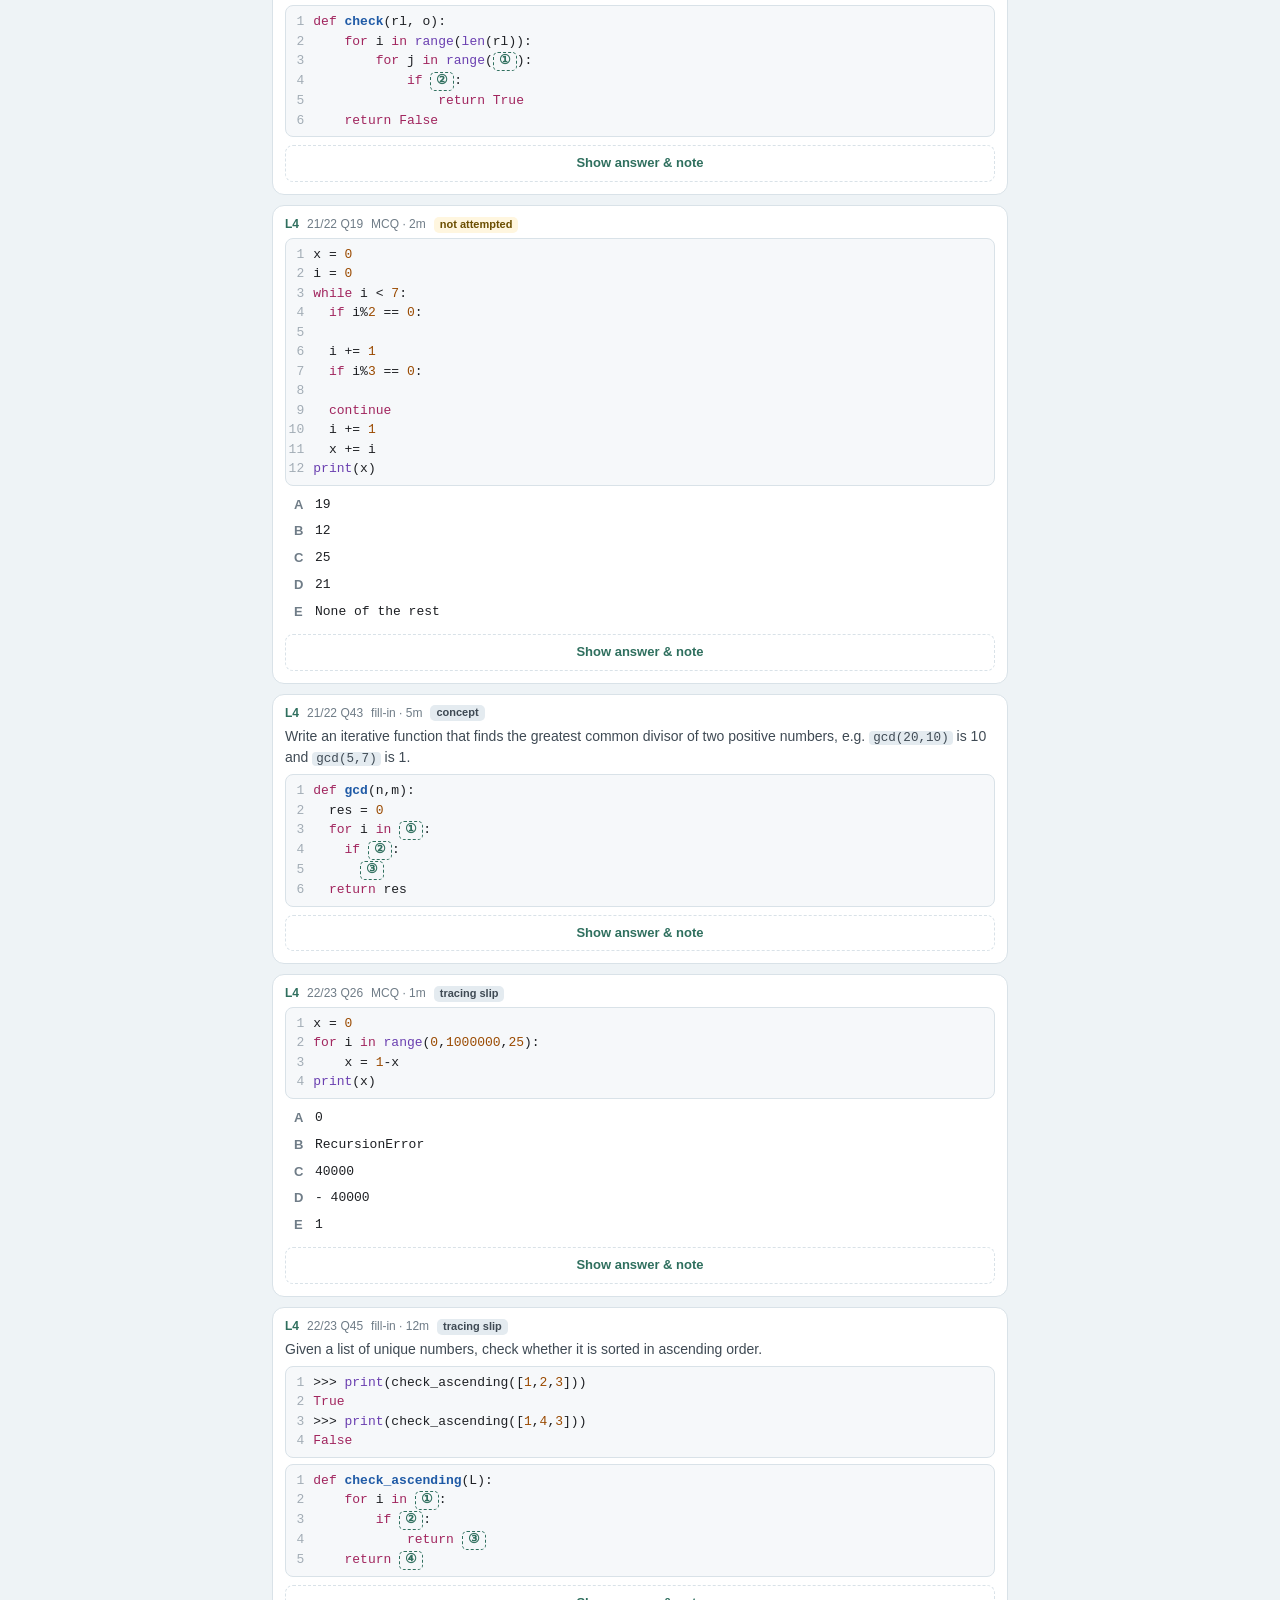
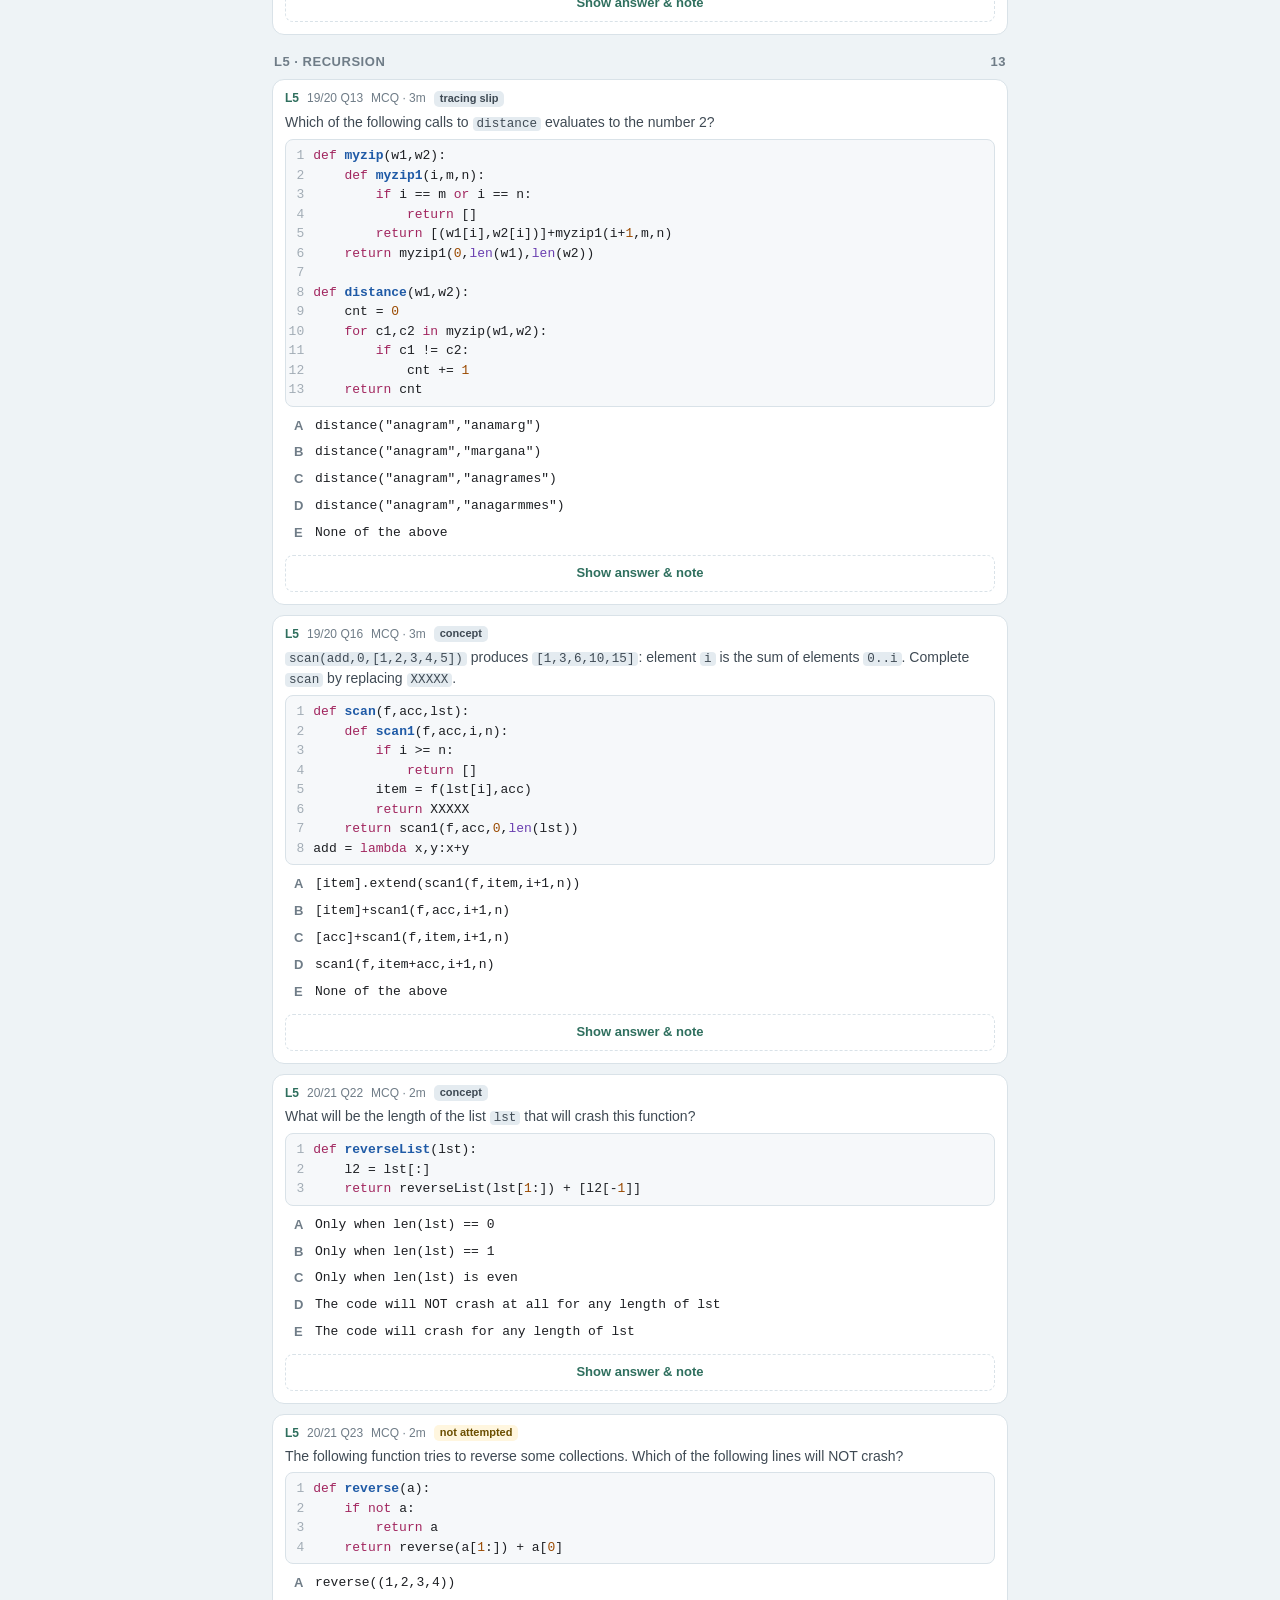
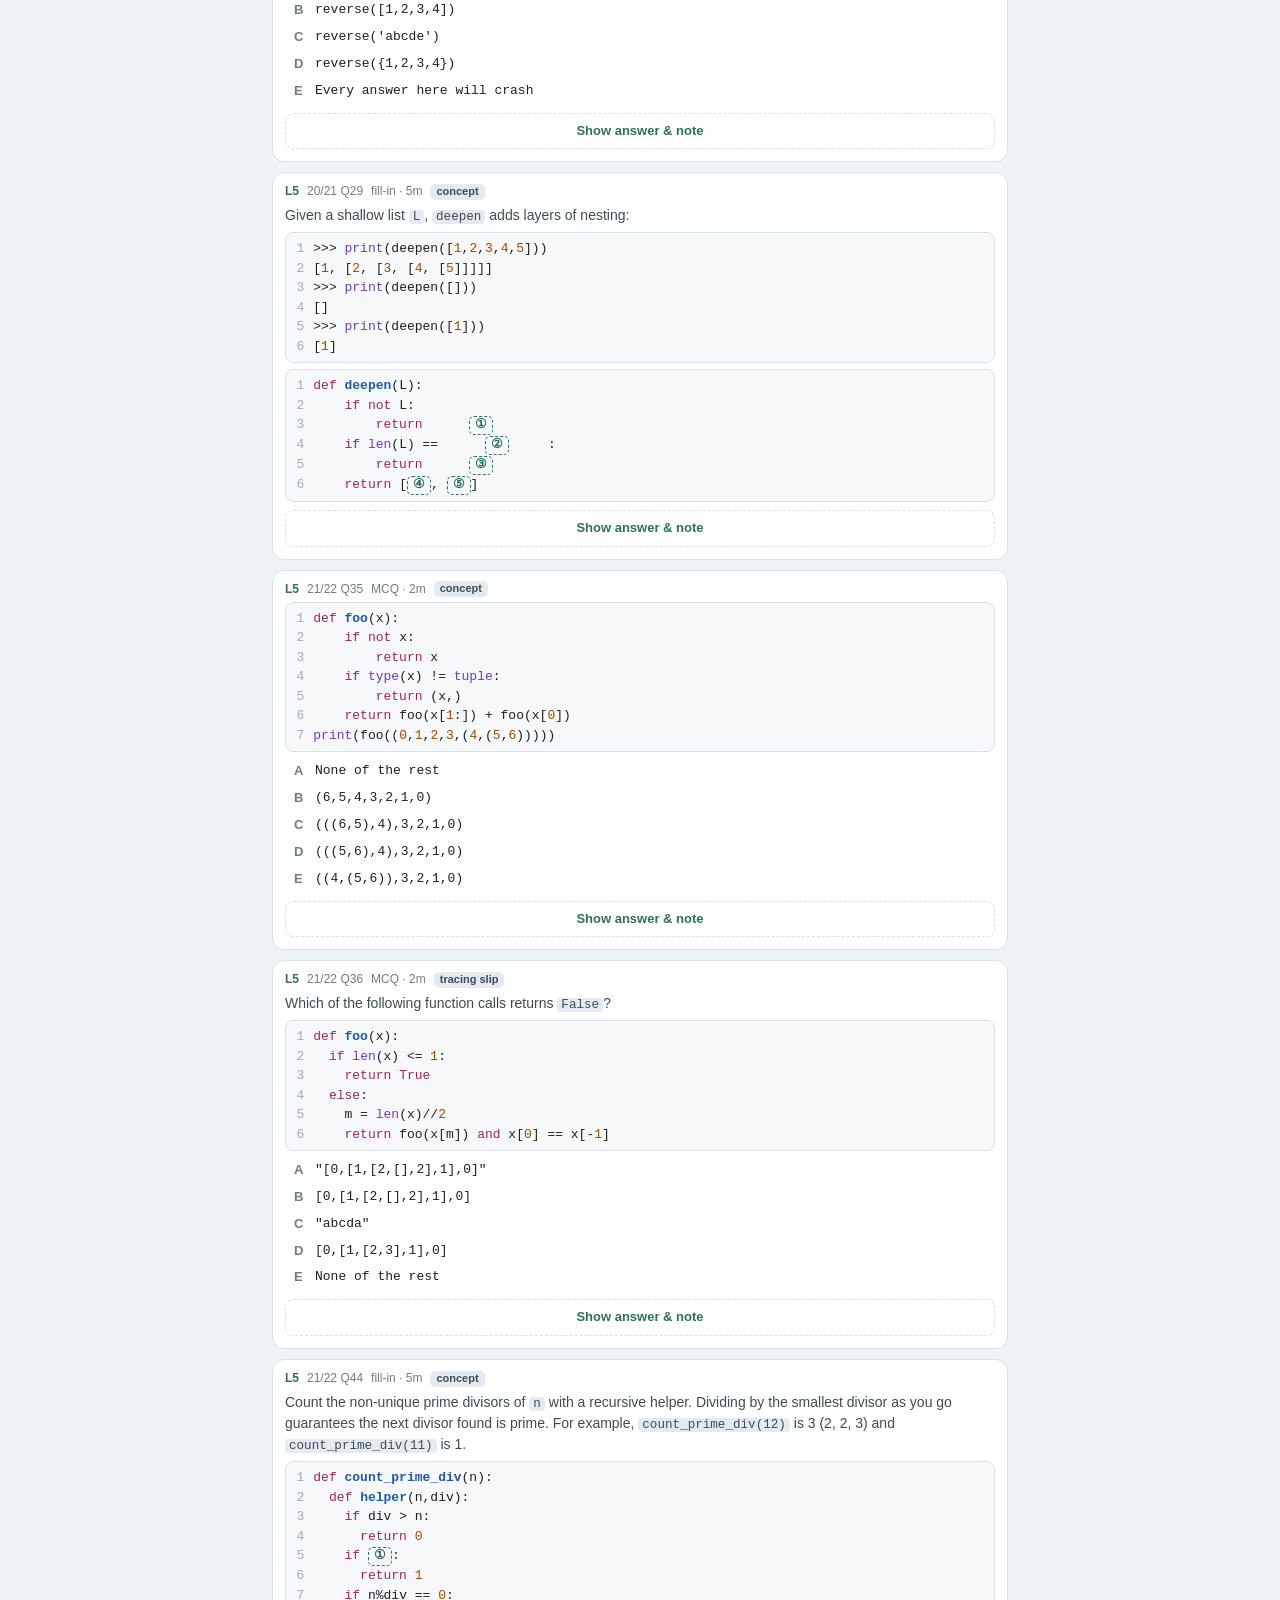
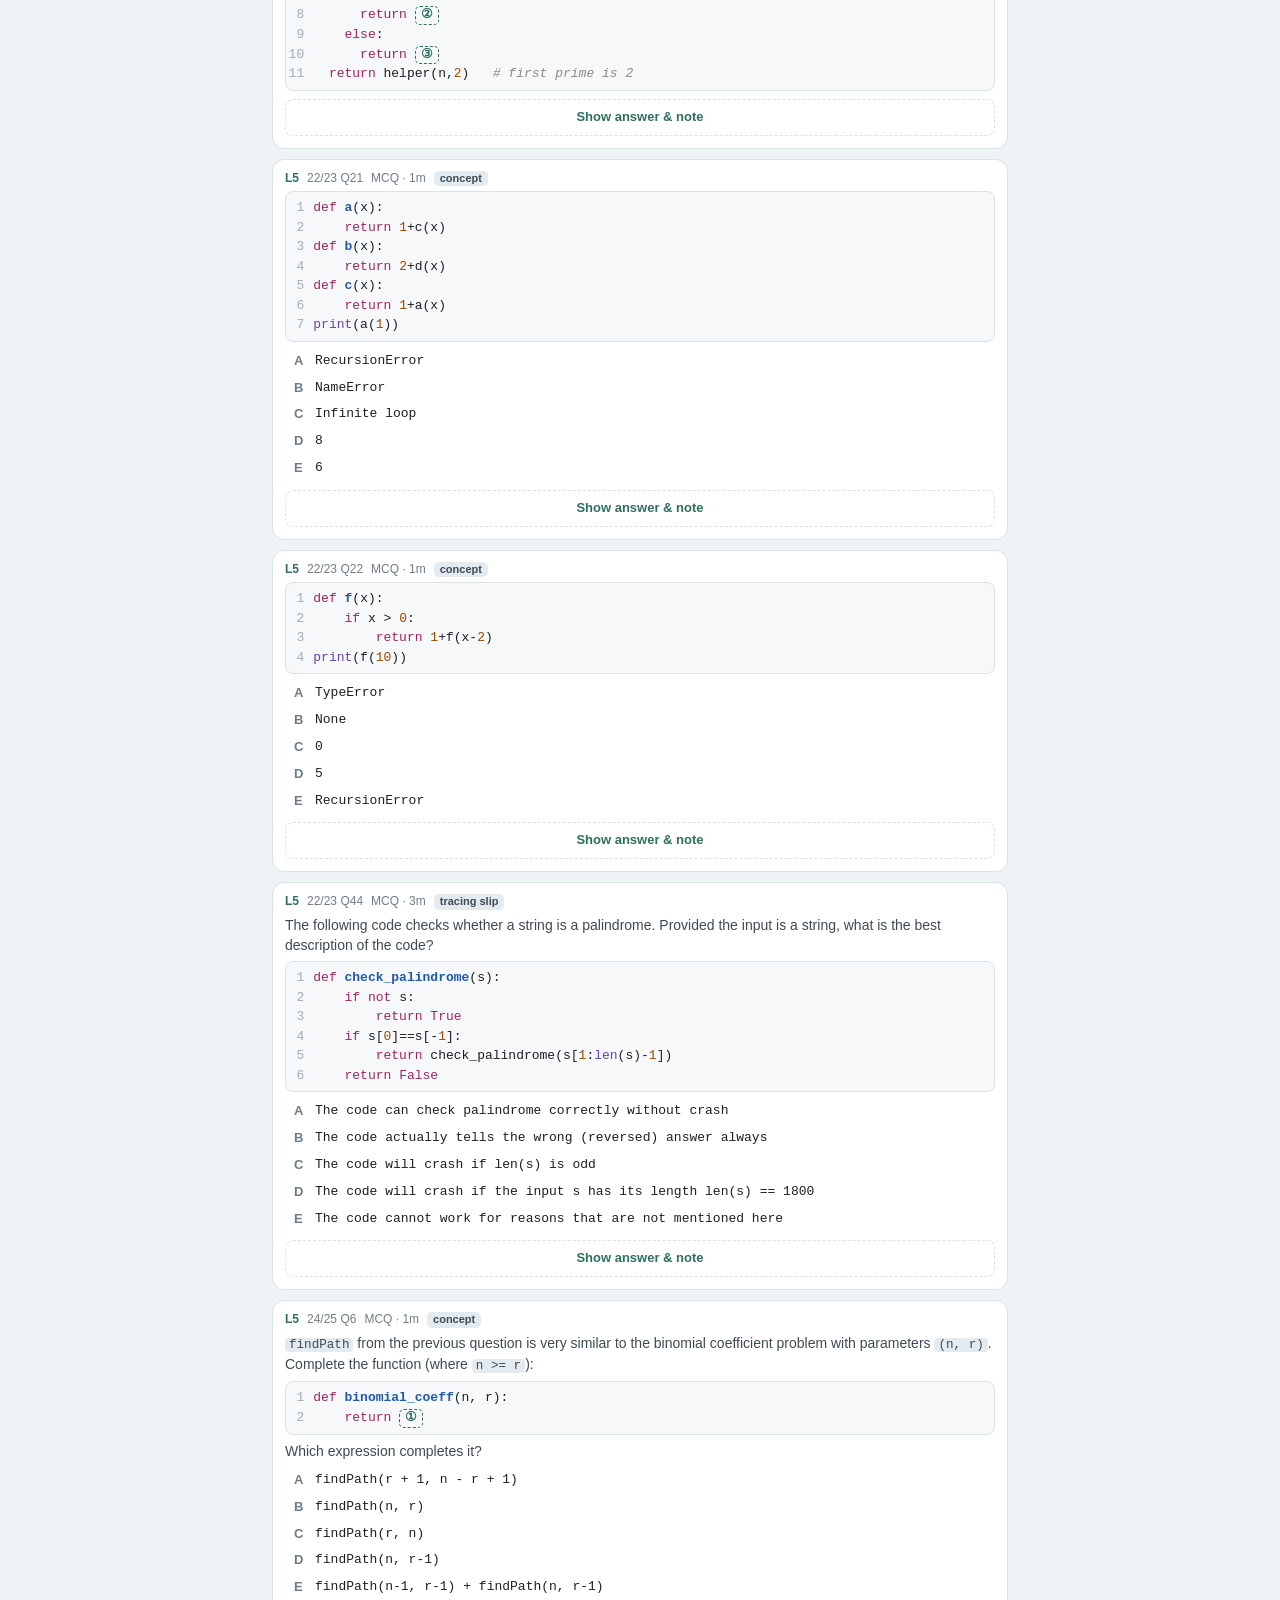
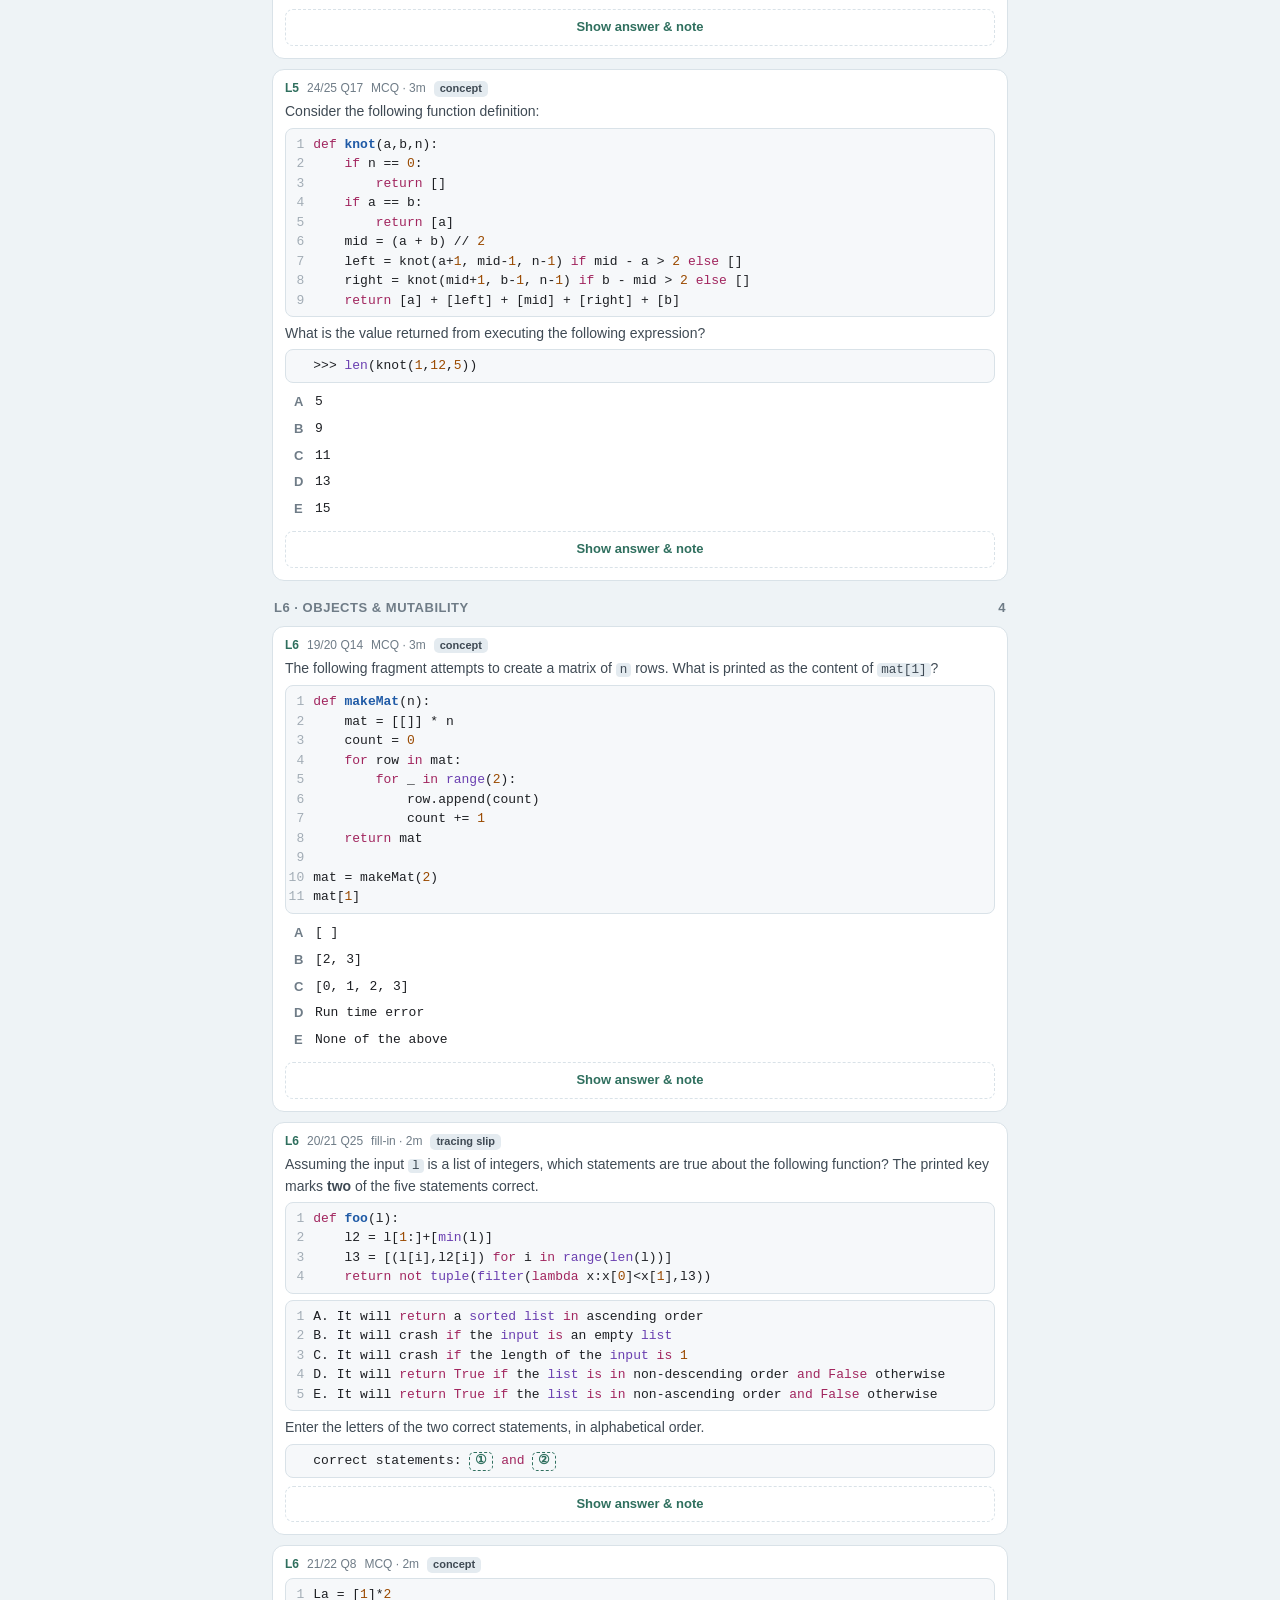
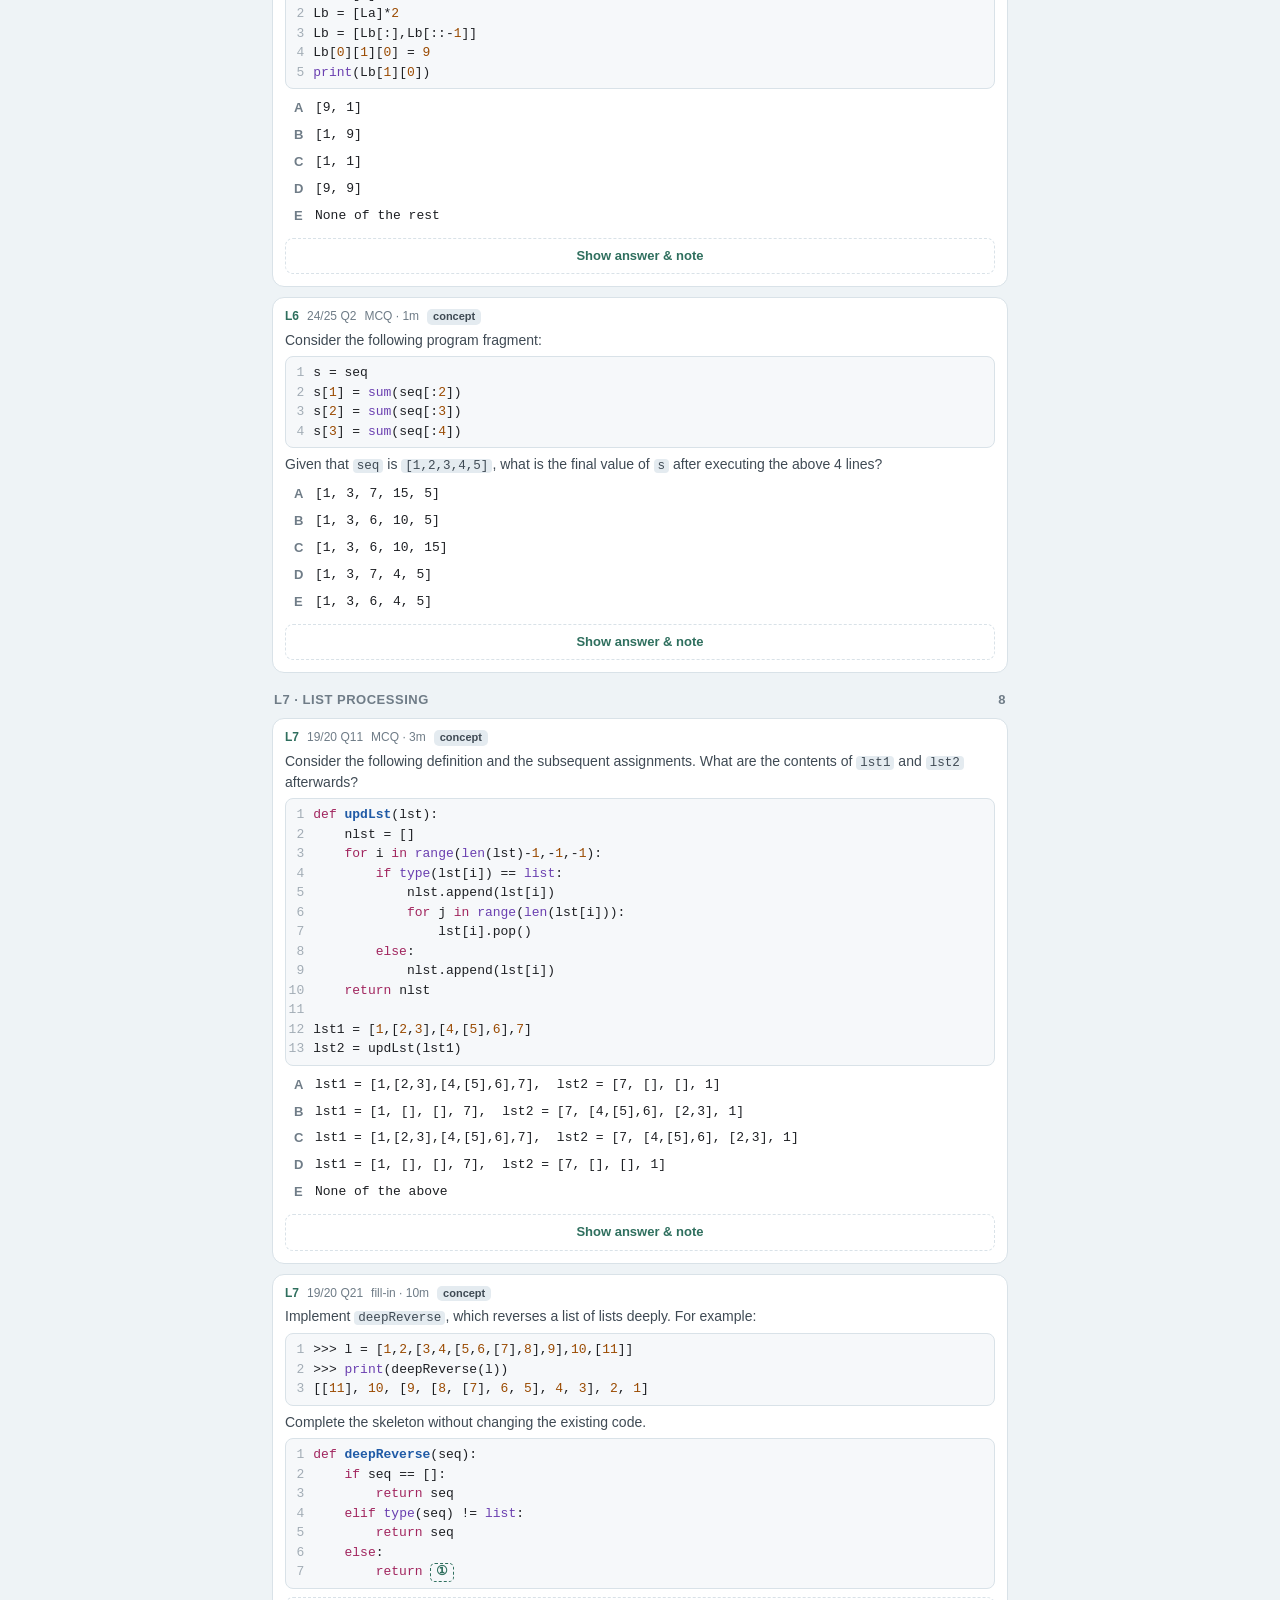
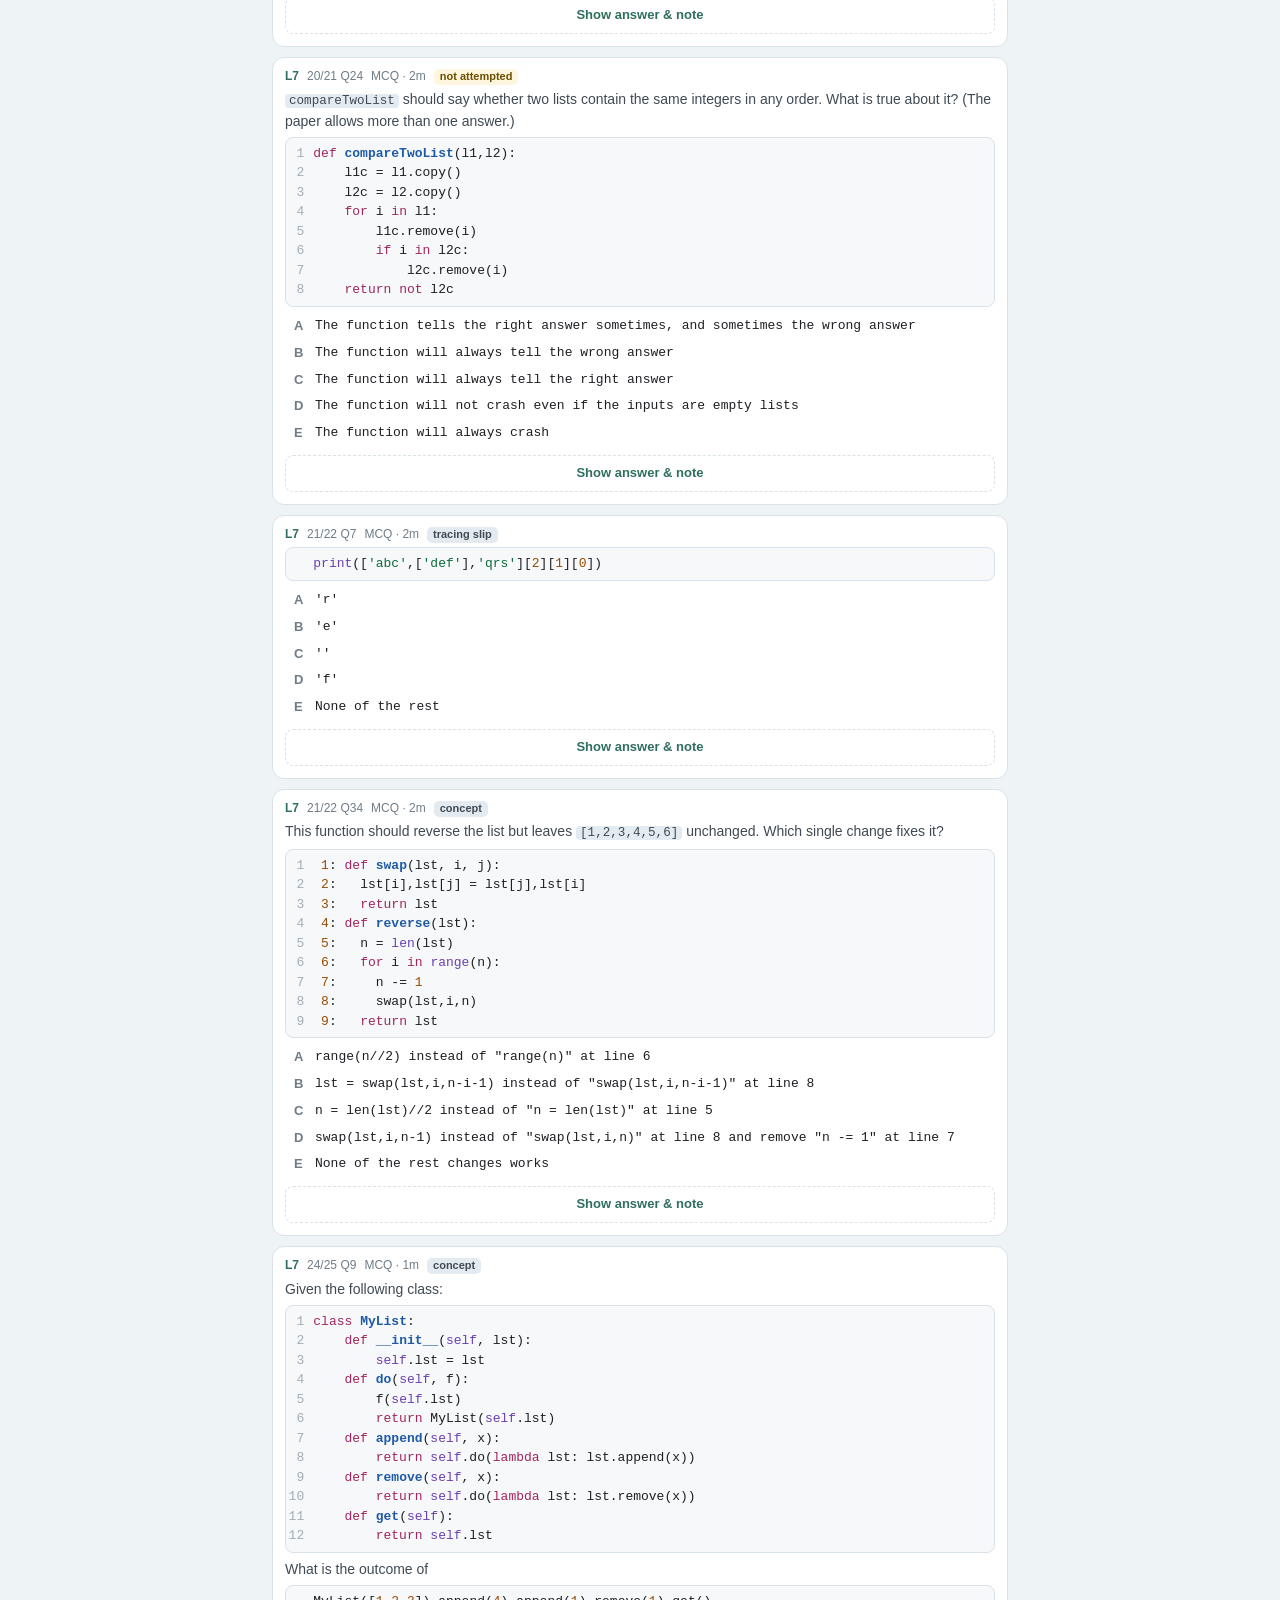
==== commit c07bed30: "Add a light/dark toggle to the mistakes page Light mode uses Examplify's #EEF3F6 page background wit" ====
--- a/examplify_20to23mids-main/mistakes/index.html
+++ b/examplify_20to23mids-main/mistakes/index.html
@@ -3,7 +3,7 @@
 <head>
 <meta charset="utf-8">
 <meta name="viewport" content="width=device-width, initial-scale=1, viewport-fit=cover">
-<meta name="theme-color" content="#fbfaf7" media="(prefers-color-scheme: light)">
+<meta name="theme-color" content="#EEF3F6" media="(prefers-color-scheme: light)">
 <meta name="theme-color" content="#17171a" media="(prefers-color-scheme: dark)">
 <title>CS1010E — My mistakes</title>
 <link rel="stylesheet" href="mistakes.css">
@@ -17,6 +17,7 @@
       <button type="button" data-mode="quiz">Quiz</button>
       <button type="button" data-mode="read">Read</button>
     </div>
+    <button type="button" class="icon" id="theme" aria-label="Switch light or dark mode" title="Light / dark mode">&#9790;</button>
     <button type="button" class="icon" id="shuffle" aria-label="Shuffle" title="Shuffle (mix lectures)">&#8645;</button>
     <button type="button" class="icon" id="print" aria-label="Print or save as PDF" title="Print / save as PDF">&#9113;</button>
   </div>
--- a/examplify_20to23mids-main/mistakes/mistakes.css
+++ b/examplify_20to23mids-main/mistakes/mistakes.css
@@ -1,12 +1,15 @@
-/* My mistakes — compact, mobile-first study cards; prints to a plain PDF. */
+/* My mistakes — compact, mobile-first study cards; prints to a plain PDF.
+   Light mode uses Examplify's own page background (#EEF3F6, as on its results
+   screen). The theme follows the device unless the ☀/☾ button picks one, which
+   sets data-theme on <html>. */
 :root {
-  --bg: #fbfaf7;
+  --bg: #EEF3F6;
   --card: #ffffff;
   --ink: #1d1f23;
-  --ink-2: #444a52;
-  --muted: #7a818b;
-  --line: #e7e4dc;
-  --chip: #f1efe9;
+  --ink-2: #3f4a54;
+  --muted: #6f7c87;
+  --line: #d9e2e8;
+  --chip: #e4ebf0;
   --accent: #2f6f5e;
   --bad: #b3261e;
   --bad-bg: #fbeceb;
@@ -14,8 +17,8 @@
   --ok-bg: #e9f5ee;
   --rule-bg: #fff6df;
   --rule-ink: #6b4e00;
-  --code-bg: #f6f5f1;
-  --code-num: #b0aca2;
+  --code-bg: #f6f8fa;
+  --code-num: #a3adb6;
   --tk-kw: #a1255e;
   --tk-bi: #6a3fb0;
   --tk-str: #0b6b3a;
@@ -25,7 +28,7 @@
   color-scheme: light;
 }
 @media (prefers-color-scheme: dark) {
-  :root {
+  :root:not([data-theme="light"]) {
     --bg: #17171a; --card: #212126; --ink: #ececef; --ink-2: #c7c9cf; --muted: #8d929b;
     --line: #34343b; --chip: #2b2b31; --accent: #6cc2a8; --bad: #ff8a80; --bad-bg: #3a2224;
     --ok: #6fd49a; --ok-bg: #1d3327; --rule-bg: #352d17; --rule-ink: #f2d58a;
@@ -33,6 +36,14 @@
     --tk-kw: #ff7eb6; --tk-bi: #c3a6ff; --tk-str: #8fe3b0; --tk-num: #ffb86b; --tk-com: #7d8188; --tk-fn: #86b7ff;
     color-scheme: dark;
   }
+}
+:root[data-theme="dark"] {
+  --bg: #17171a; --card: #212126; --ink: #ececef; --ink-2: #c7c9cf; --muted: #8d929b;
+  --line: #34343b; --chip: #2b2b31; --accent: #6cc2a8; --bad: #ff8a80; --bad-bg: #3a2224;
+  --ok: #6fd49a; --ok-bg: #1d3327; --rule-bg: #352d17; --rule-ink: #f2d58a;
+  --code-bg: #1a1a1e; --code-num: #5d6068;
+  --tk-kw: #ff7eb6; --tk-bi: #c3a6ff; --tk-str: #8fe3b0; --tk-num: #ffb86b; --tk-com: #7d8188; --tk-fn: #86b7ff;
+  color-scheme: dark;
 }
 
 * { box-sizing: border-box; }
@@ -153,7 +164,9 @@
 /* ---------- print / PDF: everything revealed, compact, no chrome ---------- */
 @page { size: A4; margin: 12mm 12mm 14mm; }
 @media print {
-  :root {
+  /* Same specificity as the dark-theme selectors and later in the file, so a
+     printed page is always light whatever theme is on screen. */
+  :root, :root[data-theme], :root:not([data-theme="light"]) {
     --bg: #fff; --card: #fff; --ink: #000; --ink-2: #222; --muted: #555; --line: #c9c6bd; --chip: #efede7;
     --accent: #1f5c4d; --bad: #a01c14; --bad-bg: #fbeae8; --ok: #17623a; --ok-bg: #e6f3eb;
     --rule-bg: #fff3d6; --rule-ink: #4d3800; --code-bg: #f7f6f2; --code-num: #999;
